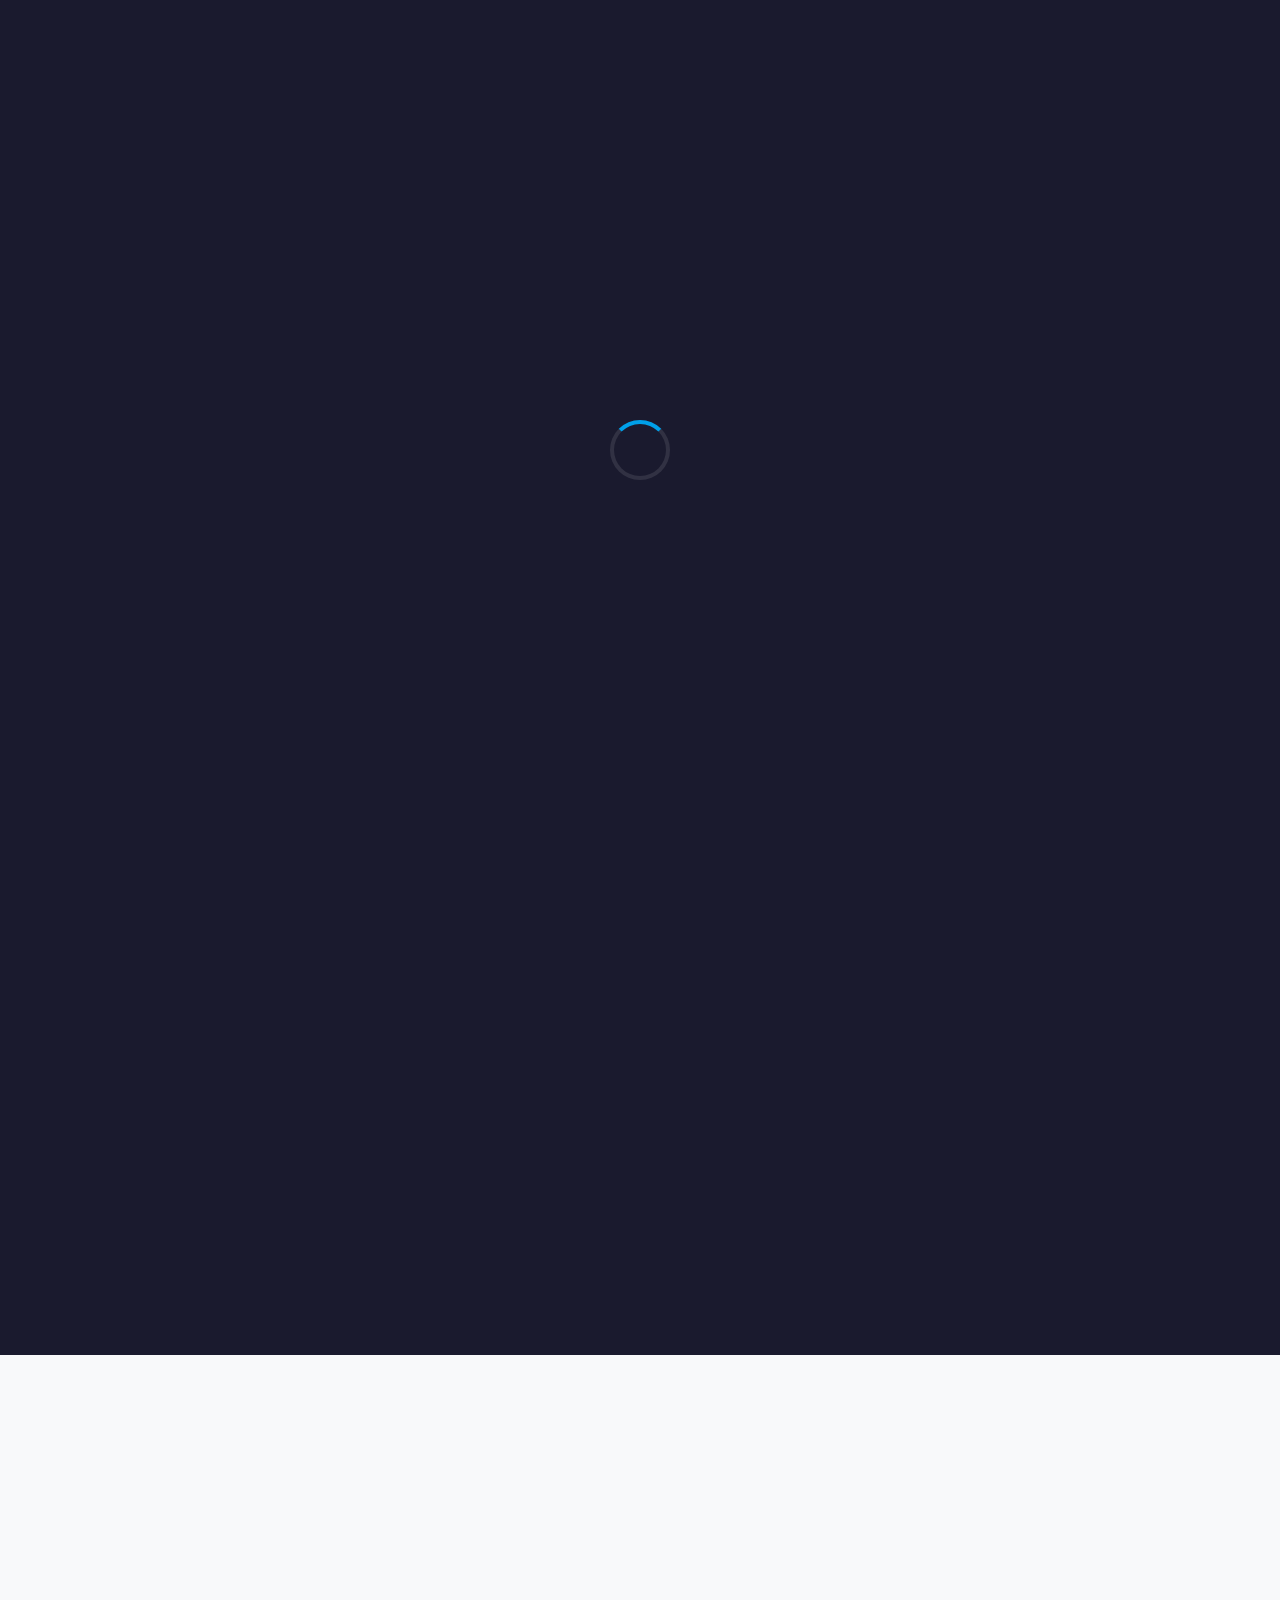
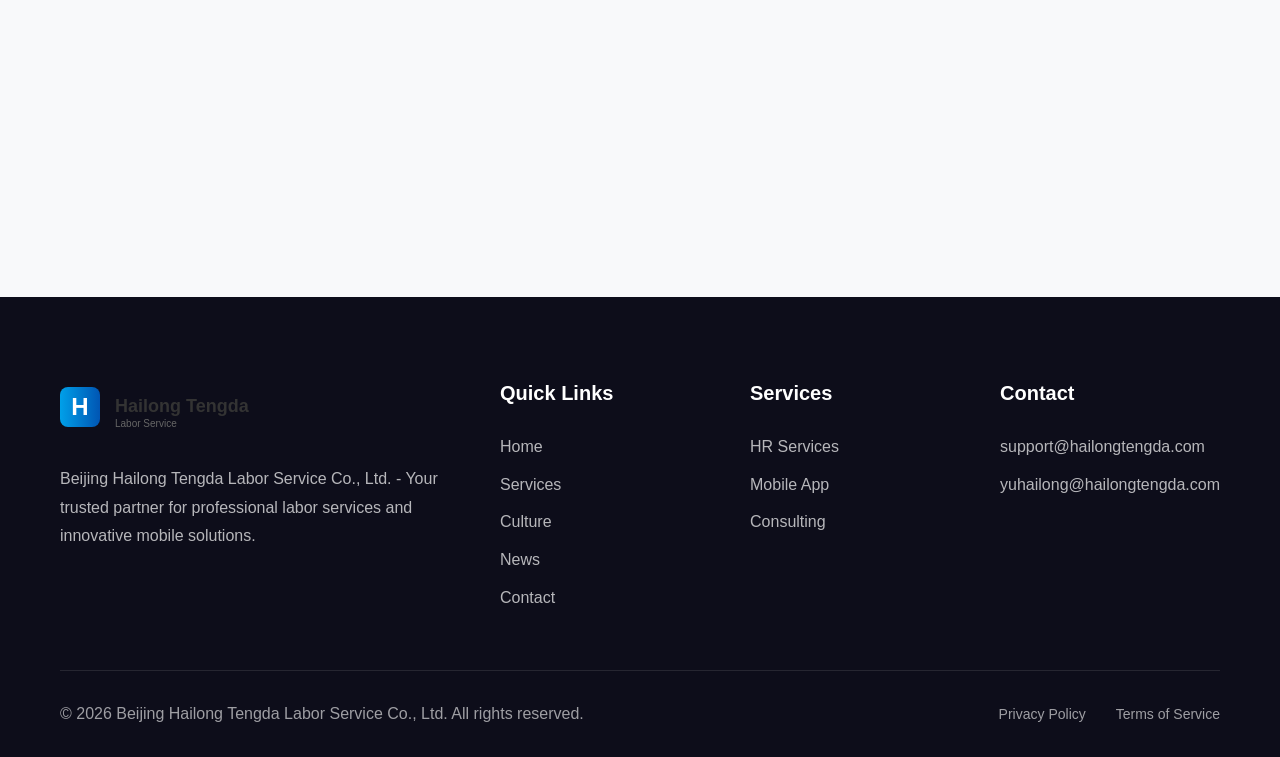
==== contact.html @ 3f0c46b2 "1" ====
﻿<!DOCTYPE html>
<html lang="en">
<head>
    <meta charset="UTF-8">
    <meta name="viewport" content="width=device-width, initial-scale=1.0">
    <meta name="description" content="Contact Beijing Hailong Tengda Labor Service Co., Ltd. - Get in touch with us for inquiries, support, and partnership opportunities.">
    <meta name="robots" content="index, follow">
    <meta property="og:title" content="Contact Us - Hailong Tengda">
    <meta property="og:type" content="website">
    <meta property="og:url" content="https://hailongtengda.com/contact">
    <link rel="canonical" href="https://hailongtengda.com/contact">
    <link rel="icon" type="image/svg+xml" href="images/favicon.svg">
    <title>Contact Us - Hailong Tengda Labor Service Co., Ltd.</title>
    <link rel="stylesheet" href="css/styles.css">
</head>
<body>
    <div class="loader"><div class="spinner"></div></div>
    <nav class="navbar" role="navigation" aria-label="Main navigation">
        <div class="nav-container">
            <a href="index.html" class="nav-logo"><img src="images/logo.svg" alt="Hailong Tengda Logo"></a>
            <ul class="nav-menu">
                <li><a href="index.html" class="nav-link">Home</a></li>
                <li><a href="services.html" class="nav-link">Services</a></li>
                <li><a href="culture.html" class="nav-link">Culture</a></li>
                <li><a href="news.html" class="nav-link">News</a></li>
                <li><a href="contact.html" class="nav-link active">Contact</a></li>
            </ul>
            <div class="mobile-menu-btn" aria-label="Toggle menu"><span></span><span></span><span></span></div>
        </div>
    </nav>
    <section class="hero" style="min-height: 60vh;">
        <div class="hero-background"></div>
        <div class="hero-particles"></div>
        <div class="hero-content">
            <h1 class="hero-title">Contact Us</h1>
            <p class="hero-subtitle">We Are Here to Help</p>
            <p class="hero-description">Get in touch with us for inquiries, support, or partnership opportunities.</p>
        </div>
    </section>
    <section class="contact-section">
        <div class="container">
            <div class="contact-grid">
                <div class="contact-info animate-on-scroll">
                    <h3>Get in Touch</h3>
                    <div class="contact-item">
                        <div class="contact-icon"><svg viewBox="0 0 24 24" fill="none" stroke="currentColor" stroke-width="2"><path d="M21 10c0 7-9 13-9 13s-9-6-9-13a9 9 0 0 1 18 0z"/><circle cx="12" cy="10" r="3"/></svg></div>
                        <div class="contact-details">
                            <h4>Office Address</h4>
                            <p>Room 208, 2nd Floor, Building 1, Courtyard 1, 400 meters south of the gas station in Dashiling Village, Mujia Yu Town, Miyun District, Beijing, China</p>
                        </div>
                    </div>
                    <div class="contact-item">
                        <div class="contact-icon"><svg viewBox="0 0 24 24" fill="none" stroke="currentColor" stroke-width="2"><path d="M4 4h16c1.1 0 2 .9 2 2v12c0 1.1-.9 2-2 2H4c-1.1 0-2-.9-2-2V6c0-1.1.9-2 2-2z"/><polyline points="22,6 12,13 2,6"/></svg></div>
                        <div class="contact-details">
                            <h4>Email Addresses</h4>
                            <p>Business Support: <a href="mailto:support@hailongtengda.com" style="color: var(--primary-color);">support@hailongtengda.com</a></p>
                            <p>Corporate Clients: <a href="mailto:yuhailong@hailongtengda.com" style="color: var(--primary-color);">yuhailong@hailongtengda.com</a></p>
                        </div>
                    </div>
                    <div class="contact-item">
                        <div class="contact-icon"><svg viewBox="0 0 24 24" fill="none" stroke="currentColor" stroke-width="2"><circle cx="12" cy="12" r="10"/><line x1="2" y1="12" x2="22" y2="12"/><path d="M12 2a15.3 15.3 0 0 1 4 10 15.3 15.3 0 0 1-4 10 15.3 15.3 0 0 1-4-10 15.3 15.3 0 0 1 4-10z"/></svg></div>
                        <div class="contact-details">
                            <h4>Website</h4>
                            <p><a href="https://hailongtengda.com" style="color: var(--primary-color);">hailongtengda.com</a></p>
                        </div>
                    </div>
                </div>
                <form class="contact-form animate-on-scroll" onsubmit="event.preventDefault(); alert('Thank you for your message! We will respond within 24-48 hours.'); this.reset();">
                    <h3 style="margin-bottom: 30px; color: var(--text-dark);">Send Us a Message</h3>
                    <div class="form-group">
                        <label for="name">Full Name</label>
                        <input type="text" id="name" name="name" placeholder="Your full name" required style="color: var(--text-dark);">
                    </div>
                    <div class="form-group">
                        <label for="email">Email Address</label>
                        <input type="email" id="email" name="email" placeholder="your.email@example.com" required style="color: var(--text-dark);">
                    </div>
                    <div class="form-group">
                        <label for="phone">Phone Number (Optional)</label>
                        <input type="tel" id="phone" name="phone" placeholder="+1 (555) 000-0000" style="color: var(--text-dark);">
                    </div>
                    <div class="form-group">
                        <label for="subject">Subject</label>
                        <input type="text" id="subject" name="subject" placeholder="How can we help you?" required style="color: var(--text-dark);">
                    </div>
                    <div class="form-group">
                        <label for="message">Message</label>
                        <textarea id="message" name="message" placeholder="Please describe your inquiry in detail..." required style="color: var(--text-dark);"></textarea>
                    </div>
                    <button type="submit" class="btn btn-primary" style="width: 100%; background: var(--gradient-primary);">Send Message</button>
                </form>
            </div>
        </div>
    </section>
    <section class="section section-light">
        <div class="container text-center">
            <div class="section-title animate-on-scroll">
                <h2>Business Hours</h2>
                <p>Our team is available during the following hours.</p>
            </div>
            <div class="services-grid" style="max-width: 800px; margin: 0 auto;">
                <div class="service-card animate-on-scroll">
                    <h3>Monday - Friday</h3>
                    <p>9:00 AM - 6:00 PM (Beijing Time)</p>
                </div>
                <div class="service-card animate-on-scroll">
                    <h3>Saturday - Sunday</h3>
                    <p>Closed (Email support available)</p>
                </div>
            </div>
        </div>
    </section>
    <footer class="footer">
        <div class="container">
            <div class="footer-grid">
                <div class="footer-brand">
                    <img src="images/logo.svg" alt="Hailong Tengda">
                    <p>Beijing Hailong Tengda Labor Service Co., Ltd. - Your trusted partner for professional labor services and innovative mobile solutions.</p>
                </div>
                <div class="footer-column"><h4>Quick Links</h4><div class="footer-links"><a href="index.html">Home</a><a href="services.html">Services</a><a href="culture.html">Culture</a><a href="news.html">News</a><a href="contact.html">Contact</a></div></div>
                <div class="footer-column"><h4>Services</h4><div class="footer-links"><a href="services.html#hr">HR Services</a><a href="services.html#mobile-app">Mobile App</a><a href="services.html#consulting">Consulting</a></div></div>
                <div class="footer-column"><h4>Contact</h4><div class="footer-links"><a href="mailto:support@hailongtengda.com">support@hailongtengda.com</a><a href="mailto:yuhailong@hailongtengda.com">yuhailong@hailongtengda.com</a></div></div>
            </div>
            <div class="footer-bottom">
                <p>&copy; 2026 Beijing Hailong Tengda Labor Service Co., Ltd. All rights reserved.</p>
                <div class="footer-legal"><a href="privacy-policy.html">Privacy Policy</a><a href="terms-of-service.html">Terms of Service</a></div>
            </div>
        </div>
    </footer>
    <script src="js/main.js"></script>
</body>
</html>
---- css/styles.css ----
﻿/* Global Styles - Hailong Tengda Website */
:root {
    --primary-color: #00a0e9;
    --primary-dark: #0055b3;
    --secondary-color: #ff6b35;
    --text-dark: #1a1a2e;
    --text-light: #666;
    --text-white: #fff;
    --bg-light: #f8f9fa;
    --bg-dark: #1a1a2e;
    --gradient-primary: linear-gradient(135deg, var(--primary-color), var(--primary-dark));
    --gradient-secondary: linear-gradient(135deg, var(--secondary-color), #ff8c5a);
    --shadow-sm: 0 2px 10px rgba(0,0,0,0.1);
    --shadow-md: 0 5px 25px rgba(0,0,0,0.15);
    --shadow-lg: 0 10px 50px rgba(0,0,0,0.2);
    --transition-fast: all 0.3s ease;
    --transition-smooth: all 0.5s cubic-bezier(0.4, 0, 0.2, 1);
}

* {
    margin: 0;
    padding: 0;
    box-sizing: border-box;
}

html {
    scroll-behavior: smooth;
}

body {
    font-family: "Segoe UI", Tahoma, Geneva, Verdana, sans-serif;
    line-height: 1.6;
    color: var(--text-dark);
    overflow-x: hidden;
}

a {
    text-decoration: none;
    color: inherit;
    transition: var(--transition-fast);
}

ul {
    list-style: none;
}

img {
    max-width: 100%;
    height: auto;
}

.container {
    max-width: 1200px;
    margin: 0 auto;
    padding: 0 20px;
}

/* Navigation */
.navbar {
    position: fixed;
    top: 0;
    left: 0;
    width: 100%;
    z-index: 1000;
    background: rgba(255,255,255,0.95);
    backdrop-filter: blur(10px);
    box-shadow: var(--shadow-sm);
    transition: var(--transition-smooth);
}

.navbar.scrolled {
    background: rgba(255,255,255,0.98);
    box-shadow: var(--shadow-md);
}

.nav-container {
    display: flex;
    justify-content: space-between;
    align-items: center;
    padding: 15px 50px;
    max-width: 1400px;
    margin: 0 auto;
}

.nav-logo img {
    height: 50px;
    transition: var(--transition-fast);
}

.nav-logo img:hover {
    transform: scale(1.05);
}

.nav-menu {
    display: flex;
    gap: 40px;
    align-items: center;
}

.nav-link {
    font-size: 16px;
    font-weight: 500;
    color: var(--text-dark);
    position: relative;
    padding: 10px 0;
}

.nav-link::after {
    content: "";
    position: absolute;
    bottom: 0;
    left: 0;
    width: 0;
    height: 2px;
    background: var(--gradient-primary);
    transition: var(--transition-fast);
}

.nav-link:hover::after,
.nav-link.active::after {
    width: 100%;
}

.nav-link:hover,
.nav-link.active {
    color: var(--primary-color);
}

.mobile-menu-btn {
    display: none;
    flex-direction: column;
    gap: 5px;
    cursor: pointer;
    padding: 10px;
}

.mobile-menu-btn span {
    width: 25px;
    height: 3px;
    background: var(--text-dark);
    transition: var(--transition-fast);
    border-radius: 2px;
}


/* Hero Section */
.hero {
    position: relative;
    min-height: 100vh;
    display: flex;
    align-items: center;
    justify-content: center;
    background: var(--bg-dark);
    overflow: hidden;
}

.hero-background {
    position: absolute;
    top: 0;
    left: 0;
    width: 100%;
    height: 100%;
    background: linear-gradient(135deg, rgba(0,160,233,0.1) 0%, rgba(26,26,46,0.95) 50%, rgba(0,85,179,0.2) 100%);
}

.hero-particles {
    position: absolute;
    top: 0;
    left: 0;
    width: 100%;
    height: 100%;
    overflow: hidden;
}

.particle {
    position: absolute;
    width: 4px;
    height: 4px;
    background: var(--primary-color);
    border-radius: 50%;
    animation: float 15s infinite ease-in-out;
    opacity: 0.6;
}

@keyframes float {
    0%, 100% {
        transform: translateY(0) translateX(0);
        opacity: 0;
    }
    10% {
        opacity: 0.6;
    }
    90% {
        opacity: 0.6;
    }
    50% {
        transform: translateY(-100vh) translateX(100px);
    }
}

.hero-content {
    position: relative;
    z-index: 2;
    text-align: center;
    color: var(--text-white);
    padding: 0 20px;
}

.hero-title {
    font-size: 72px;
    font-weight: 700;
    margin-bottom: 20px;
    opacity: 0;
    animation: slideUp 1s ease forwards 0.3s;
}

.hero-subtitle {
    font-size: 24px;
    margin-bottom: 40px;
    opacity: 0;
    animation: slideUp 1s ease forwards 0.6s;
}

.hero-description {
    font-size: 18px;
    max-width: 700px;
    margin: 0 auto 40px;
    opacity: 0;
    animation: slideUp 1s ease forwards 0.9s;
    color: rgba(255,255,255,0.8);
}

@keyframes slideUp {
    from {
        opacity: 0;
        transform: translateY(50px);
    }
    to {
        opacity: 1;
        transform: translateY(0);
    }
}

.hero-buttons {
    display: flex;
    gap: 20px;
    justify-content: center;
    flex-wrap: wrap;
    opacity: 0;
    animation: slideUp 1s ease forwards 1.2s;
}

.btn {
    padding: 15px 40px;
    border-radius: 50px;
    font-size: 16px;
    font-weight: 600;
    cursor: pointer;
    transition: var(--transition-smooth);
    border: 2px solid transparent;
    position: relative;
    overflow: hidden;
}

.btn::before {
    content: "";
    position: absolute;
    top: 0;
    left: -100%;
    width: 100%;
    height: 100%;
    background: linear-gradient(90deg, transparent, rgba(255,255,255,0.2), transparent);
    transition: left 0.5s;
}

.btn:hover::before {
    left: 100%;
}

.btn-primary {
    background: var(--gradient-primary);
    color: var(--text-white);
    border-color: var(--primary-color);
}

.btn-primary:hover {
    transform: translateY(-3px);
    box-shadow: 0 10px 30px rgba(0,160,233,0.4);
}

.btn-secondary {
    background: transparent;
    color: var(--text-white);
    border-color: var(--text-white);
}

.btn-secondary:hover {
    background: var(--text-white);
    color: var(--text-dark);
    transform: translateY(-3px);
}

/* Sections */
.section {
    padding: 100px 0;
}

.section-dark {
    background: var(--bg-dark);
    color: var(--text-white);
}

.section-light {
    background: var(--bg-light);
}

.section-title {
    text-align: center;
    margin-bottom: 60px;
}

.section-title h2 {
    font-size: 48px;
    font-weight: 700;
    margin-bottom: 15px;
    color: var(--text-dark);
}

.section-title p {
    font-size: 18px;
    color: var(--text-light);
    max-width: 600px;
    margin: 0 auto;
}

.section-dark .section-title h2 {
    color: var(--text-white);
}

.section-dark .section-title p {
    color: rgba(255,255,255,0.7);
}

/* Services Grid */
.services-grid {
    display: grid;
    grid-template-columns: repeat(auto-fit, minmax(300px, 1fr));
    gap: 30px;
    max-width: 1200px;
    margin: 0 auto;
}

.service-card {
    background: white;
    border-radius: 20px;
    padding: 40px 30px;
    text-align: center;
    transition: var(--transition-smooth);
    box-shadow: var(--shadow-sm);
    position: relative;
    overflow: hidden;
}

.service-card::before {
    content: "";
    position: absolute;
    top: 0;
    left: 0;
    width: 100%;
    height: 4px;
    background: var(--gradient-primary);
    transform: scaleX(0);
    transition: var(--transition-fast);
}

.service-card:hover::before {
    transform: scaleX(1);
}

.service-card:hover {
    transform: translateY(-10px);
    box-shadow: var(--shadow-lg);
}

.service-icon {
    width: 80px;
    height: 80px;
    margin: 0 auto 25px;
    background: var(--gradient-primary);
    border-radius: 20px;
    display: flex;
    align-items: center;
    justify-content: center;
    transition: var(--transition-smooth);
}

.service-card:hover .service-icon {
    transform: rotateY(180deg);
}

.service-icon svg {
    width: 40px;
    height: 40px;
    color: white;
}

.service-card h3 {
    font-size: 24px;
    margin-bottom: 15px;
    color: var(--text-dark);
}

.service-card p {
    color: var(--text-light);
    line-height: 1.8;
}

/* App Showcase */
.app-showcase {
    display: grid;
    grid-template-columns: 1fr 1fr;
    gap: 60px;
    align-items: center;
    max-width: 1200px;
    margin: 0 auto;
}

.app-content h3 {
    font-size: 36px;
    margin-bottom: 20px;
}

.app-content p {
    font-size: 18px;
    color: var(--text-light);
    margin-bottom: 30px;
    line-height: 1.8;
}

.app-features {
    display: grid;
    grid-template-columns: 1fr 1fr;
    gap: 20px;
}

.app-feature {
    display: flex;
    align-items: center;
    gap: 10px;
    padding: 15px;
    background: var(--bg-light);
    border-radius: 10px;
    transition: var(--transition-fast);
}

.app-feature:hover {
    background: var(--primary-color);
    color: white;
    transform: translateX(10px);
}

.app-visual {
    position: relative;
}

.app-phone {
    width: 300px;
    height: 600px;
    background: linear-gradient(135deg, var(--primary-color), var(--primary-dark));
    border-radius: 40px;
    margin: 0 auto;
    position: relative;
    box-shadow: var(--shadow-lg);
    animation: phoneFloat 3s ease-in-out infinite;
}

@keyframes phoneFloat {
    0%, 100% {
        transform: translateY(0);
    }
    50% {
        transform: translateY(-20px);
    }
}

.app-phone::before {
    content: "";
    position: absolute;
    top: 20px;
    left: 50%;
    transform: translateX(-50%);
    width: 100px;
    height: 25px;
    background: rgba(0,0,0,0.3);
    border-radius: 20px;
}

.app-phone-screen {
    position: absolute;
    top: 60px;
    left: 15px;
    right: 15px;
    bottom: 60px;
    background: white;
    border-radius: 20px;
    overflow: hidden;
}


/* Stats Section */
.stats-section {
    background: var(--gradient-primary);
    padding: 80px 0;
}

.stats-grid {
    display: grid;
    grid-template-columns: repeat(4, 1fr);
    gap: 40px;
    max-width: 1200px;
    margin: 0 auto;
}

.stat-item {
    text-align: center;
    color: white;
}

.stat-number {
    font-size: 64px;
    font-weight: 700;
    margin-bottom: 10px;
    animation: countUp 2s ease-out;
}

@keyframes countUp {
    from {
        opacity: 0;
        transform: translateY(20px);
    }
    to {
        opacity: 1;
        transform: translateY(0);
    }
}

.stat-label {
    font-size: 18px;
    opacity: 0.9;
}

/* Culture Section */
.culture-grid {
    display: grid;
    grid-template-columns: repeat(3, 1fr);
    gap: 30px;
    max-width: 1200px;
    margin: 0 auto;
}

.culture-card {
    background: rgba(255,255,255,0.1);
    backdrop-filter: blur(10px);
    border: 1px solid rgba(255,255,255,0.2);
    border-radius: 20px;
    padding: 40px 30px;
    text-align: center;
    transition: var(--transition-smooth);
}

.culture-card:hover {
    transform: translateY(-10px);
    background: rgba(255,255,255,0.15);
    border-color: var(--primary-color);
}

.culture-icon {
    width: 100px;
    height: 100px;
    margin: 0 auto 25px;
    background: var(--gradient-primary);
    border-radius: 50%;
    display: flex;
    align-items: center;
    justify-content: center;
    transition: var(--transition-smooth);
}

.culture-card:hover .culture-icon {
    transform: scale(1.1) rotate(10deg);
}

.culture-icon svg {
    width: 50px;
    height: 50px;
    color: white;
}

.culture-card h3 {
    font-size: 28px;
    margin-bottom: 15px;
}

.culture-card p {
    color: rgba(255,255,255,0.8);
    line-height: 1.8;
}

/* News Grid */
.news-grid {
    display: grid;
    grid-template-columns: repeat(3, 1fr);
    gap: 30px;
    max-width: 1200px;
    margin: 0 auto;
}

.news-card {
    background: white;
    border-radius: 20px;
    overflow: hidden;
    box-shadow: var(--shadow-sm);
    transition: var(--transition-smooth);
}

.news-card:hover {
    transform: translateY(-10px);
    box-shadow: var(--shadow-lg);
}

.news-image {
    width: 100%;
    height: 200px;
    background: var(--gradient-primary);
    position: relative;
    overflow: hidden;
}

.news-image::before {
    content: "";
    position: absolute;
    top: 0;
    left: 0;
    width: 100%;
    height: 100%;
    background: url('data:image/svg+xml,<svg xmlns="http://www.w3.org/2000/svg" viewBox="0 0 400 200"><rect fill="%2300a0e9" width="400" height="200"/><text x="200" y="100" text-anchor="middle" fill="white" font-size="24">News</text></svg>');
    background-size: cover;
    transition: var(--transition-smooth);
}

.news-card:hover .news-image::before {
    transform: scale(1.1);
}

.news-content {
    padding: 30px;
}

.news-date {
    font-size: 14px;
    color: var(--primary-color);
    margin-bottom: 10px;
}

.news-title {
    font-size: 20px;
    margin-bottom: 15px;
    color: var(--text-dark);
    transition: var(--transition-fast);
}

.news-card:hover .news-title {
    color: var(--primary-color);
}

.news-excerpt {
    color: var(--text-light);
    line-height: 1.6;
    margin-bottom: 20px;
}

.read-more {
    color: var(--primary-color);
    font-weight: 600;
    display: inline-flex;
    align-items: center;
    gap: 8px;
}

.read-more:hover {
    gap: 12px;
}

/* Contact Section */
.contact-section {
    background: var(--bg-dark);
    color: var(--text-white);
}

.contact-grid {
    display: grid;
    grid-template-columns: 1fr 1fr;
    gap: 60px;
    max-width: 1200px;
    margin: 0 auto;
}

.contact-info h3 {
    font-size: 36px;
    margin-bottom: 30px;
}

.contact-item {
    display: flex;
    align-items: flex-start;
    gap: 20px;
    margin-bottom: 30px;
}

.contact-icon {
    width: 60px;
    height: 60px;
    background: var(--gradient-primary);
    border-radius: 15px;
    display: flex;
    align-items: center;
    justify-content: center;
    flex-shrink: 0;
}

.contact-icon svg {
    width: 30px;
    height: 30px;
    color: white;
}

.contact-details h4 {
    font-size: 20px;
    margin-bottom: 8px;
}

.contact-details p {
    color: rgba(255,255,255,0.8);
    line-height: 1.6;
}

.contact-form {
    background: rgba(255,255,255,0.05);
    backdrop-filter: blur(10px);
    border: 1px solid rgba(255,255,255,0.1);
    border-radius: 20px;
    padding: 40px;
}

.form-group {
    margin-bottom: 25px;
}

.form-group label {
    display: block;
    margin-bottom: 8px;
    font-weight: 500;
}

.form-group input,
.form-group textarea {
    width: 100%;
    padding: 15px;
    border: 1px solid rgba(255,255,255,0.2);
    border-radius: 10px;
    background: rgba(255,255,255,0.1);
    color: white;
    font-size: 16px;
    transition: var(--transition-fast);
}

.form-group input:focus,
.form-group textarea:focus {
    outline: none;
    border-color: var(--primary-color);
    background: rgba(255,255,255,0.15);
}

.form-group textarea {
    resize: vertical;
    min-height: 120px;
}


/* Footer */
.footer {
    background: #0d0d1a;
    color: var(--text-white);
    padding: 80px 0 30px;
}

.footer-grid {
    display: grid;
    grid-template-columns: 2fr 1fr 1fr 1fr;
    gap: 60px;
    max-width: 1200px;
    margin: 0 auto 60px;
}

.footer-brand img {
    height: 60px;
    margin-bottom: 20px;
}

.footer-brand p {
    color: rgba(255,255,255,0.7);
    line-height: 1.8;
    margin-bottom: 20px;
}

.footer-social {
    display: flex;
    gap: 15px;
}

.social-link {
    width: 45px;
    height: 45px;
    background: rgba(255,255,255,0.1);
    border-radius: 50%;
    display: flex;
    align-items: center;
    justify-content: center;
    transition: var(--transition-fast);
}

.social-link:hover {
    background: var(--primary-color);
    transform: translateY(-3px);
}

.social-link svg {
    width: 20px;
    height: 20px;
    color: white;
}

.footer-column h4 {
    font-size: 20px;
    margin-bottom: 25px;
    color: var(--text-white);
}

.footer-links {
    display: flex;
    flex-direction: column;
    gap: 12px;
}

.footer-links a {
    color: rgba(255,255,255,0.7);
    transition: var(--transition-fast);
}

.footer-links a:hover {
    color: var(--primary-color);
    padding-left: 5px;
}

.footer-bottom {
    border-top: 1px solid rgba(255,255,255,0.1);
    padding-top: 30px;
    max-width: 1200px;
    margin: 0 auto;
    display: flex;
    justify-content: space-between;
    align-items: center;
    flex-wrap: wrap;
    gap: 20px;
}

.footer-bottom p {
    color: rgba(255,255,255,0.6);
}

.footer-legal {
    display: flex;
    gap: 30px;
}

.footer-legal a {
    color: rgba(255,255,255,0.6);
    font-size: 14px;
}

.footer-legal a:hover {
    color: var(--primary-color);
}

/* Animations */
.animate-on-scroll {
    opacity: 0;
    transform: translateY(50px);
    transition: all 0.8s ease;
}

.animate-on-scroll.animated {
    opacity: 1;
    transform: translateY(0);
}

.fade-in {
    animation: fadeIn 1s ease forwards;
}

@keyframes fadeIn {
    from {
        opacity: 0;
    }
    to {
        opacity: 1;
    }
}

.slide-in-left {
    animation: slideInLeft 1s ease forwards;
}

@keyframes slideInLeft {
    from {
        opacity: 0;
        transform: translateX(-50px);
    }
    to {
        opacity: 1;
        transform: translateX(0);
    }
}

.slide-in-right {
    animation: slideInRight 1s ease forwards;
}

@keyframes slideInRight {
    from {
        opacity: 0;
        transform: translateX(50px);
    }
    to {
        opacity: 1;
        transform: translateX(0);
    }
}

/* Scrollbar */
::-webkit-scrollbar {
    width: 10px;
}

::-webkit-scrollbar-track {
    background: var(--bg-dark);
}

::-webkit-scrollbar-thumb {
    background: var(--primary-color);
    border-radius: 5px;
}

::-webkit-scrollbar-thumb:hover {
    background: var(--primary-dark);
}

/* Loading Animation */
.loader {
    position: fixed;
    top: 0;
    left: 0;
    width: 100%;
    height: 100%;
    background: var(--bg-dark);
    display: flex;
    justify-content: center;
    align-items: center;
    z-index: 9999;
    transition: opacity 0.5s ease;
}

.loader.hidden {
    opacity: 0;
    pointer-events: none;
}

.spinner {
    width: 60px;
    height: 60px;
    border: 4px solid rgba(255,255,255,0.1);
    border-top-color: var(--primary-color);
    border-radius: 50%;
    animation: spin 1s linear infinite;
}

@keyframes spin {
    to {
        transform: rotate(360deg);
    }
}

/* Modal */
.modal {
    position: fixed;
    top: 0;
    left: 0;
    width: 100%;
    height: 100%;
    background: rgba(0,0,0,0.8);
    display: flex;
    justify-content: center;
    align-items: center;
    z-index: 9999;
    opacity: 0;
    visibility: hidden;
    transition: var(--transition-fast);
}

.modal.active {
    opacity: 1;
    visibility: visible;
}

.modal-content {
    background: white;
    border-radius: 20px;
    padding: 40px;
    max-width: 600px;
    width: 90%;
    position: relative;
    transform: scale(0.8);
    transition: var(--transition-fast);
}

.modal.active .modal-content {
    transform: scale(1);
}

.modal-close {
    position: absolute;
    top: 20px;
    right: 20px;
    width: 40px;
    height: 40px;
    border: none;
    background: var(--bg-light);
    border-radius: 50%;
    cursor: pointer;
    transition: var(--transition-fast);
    display: flex;
    align-items: center;
    justify-content: center;
}

.modal-close:hover {
    background: var(--primary-color);
    color: white;
}

/* Ad Types Section */
.ad-types-grid {
    display: grid;
    grid-template-columns: repeat(2, 1fr);
    gap: 30px;
    margin-top: 40px;
}

.ad-type-card {
    background: white;
    border-radius: 15px;
    padding: 30px;
    box-shadow: var(--shadow-sm);
    transition: var(--transition-smooth);
}

.ad-type-card:hover {
    transform: translateY(-5px);
    box-shadow: var(--shadow-md);
}

.ad-type-icon {
    width: 60px;
    height: 60px;
    background: var(--gradient-primary);
    border-radius: 15px;
    display: flex;
    align-items: center;
    justify-content: center;
    margin-bottom: 20px;
}

.ad-type-icon svg {
    width: 30px;
    height: 30px;
    color: white;
}

.ad-type-card h4 {
    font-size: 22px;
    margin-bottom: 10px;
    color: var(--text-dark);
}

.ad-type-card p {
    color: var(--text-light);
    line-height: 1.6;
}

/* Responsive Design */
@media (max-width: 1024px) {
    .hero-title {
        font-size: 56px;
    }
    
    .section-title h2 {
        font-size: 40px;
    }
    
    .stats-grid {
        grid-template-columns: repeat(2, 1fr);
    }
    
    .culture-grid,
    .news-grid {
        grid-template-columns: repeat(2, 1fr);
    }
    
    .app-showcase {
        grid-template-columns: 1fr;
    }
    
    .contact-grid {
        grid-template-columns: 1fr;
    }
    
    .footer-grid {
        grid-template-columns: 1fr 1fr;
    }
}

@media (max-width: 768px) {
    .mobile-menu-btn {
        display: flex;
    }
    
    .nav-menu {
        position: fixed;
        top: 80px;
        left: 0;
        width: 100%;
        background: white;
        flex-direction: column;
        padding: 30px;
        gap: 20px;
        transform: translateY(-100%);
        opacity: 0;
        visibility: hidden;
        transition: var(--transition-smooth);
    }
    
    .nav-menu.active {
        transform: translateY(0);
        opacity: 1;
        visibility: visible;
    }
    
    .hero-title {
        font-size: 40px;
    }
    
    .hero-subtitle {
        font-size: 20px;
    }
    
    .section-title h2 {
        font-size: 32px;
    }
    
    .services-grid,
    .culture-grid,
    .news-grid {
        grid-template-columns: 1fr;
    }
    
    .stats-grid {
        grid-template-columns: 1fr;
        gap: 30px;
    }
    
    .stat-number {
        font-size: 48px;
    }
    
    .app-features {
        grid-template-columns: 1fr;
    }
    
    .footer-grid {
        grid-template-columns: 1fr;
        gap: 40px;
    }
    
    .footer-bottom {
        flex-direction: column;
        text-align: center;
    }
    
    .ad-types-grid {
        grid-template-columns: 1fr;
    }
}

@media (max-width: 480px) {
    .hero-title {
        font-size: 32px;
    }
    
    .hero-buttons {
        flex-direction: column;
        align-items: center;
    }
    
    .btn {
        width: 100%;
        text-align: center;
    }
    
    .section {
        padding: 60px 0;
    }
    
    .service-card,
    .culture-card,
    .news-card {
        padding: 30px 20px;
    }
}

/* Page Transitions */
.page-transition {
    position: fixed;
    top: 0;
    left: 0;
    width: 100%;
    height: 100%;
    background: var(--bg-dark);
    z-index: 10000;
    transform: translateX(-100%);
}

.page-transition.active {
    animation: pageTransition 0.8s ease forwards;
}

@keyframes pageTransition {
    0% {
        transform: translateX(-100%);
    }
    50% {
        transform: translateX(0);
    }
    100% {
        transform: translateX(100%);
    }
}

/* Utility Classes */
.text-center {
    text-align: center;
}

.text-primary {
    color: var(--primary-color);
}

.mt-4 {
    margin-top: 40px;
}

.mb-4 {
    margin-bottom: 40px;
}

.visually-hidden {
    position: absolute;
    width: 1px;
    height: 1px;
    padding: 0;
    margin: -1px;
    overflow: hidden;
    clip: rect(0, 0, 0, 0);
    border: 0;
}
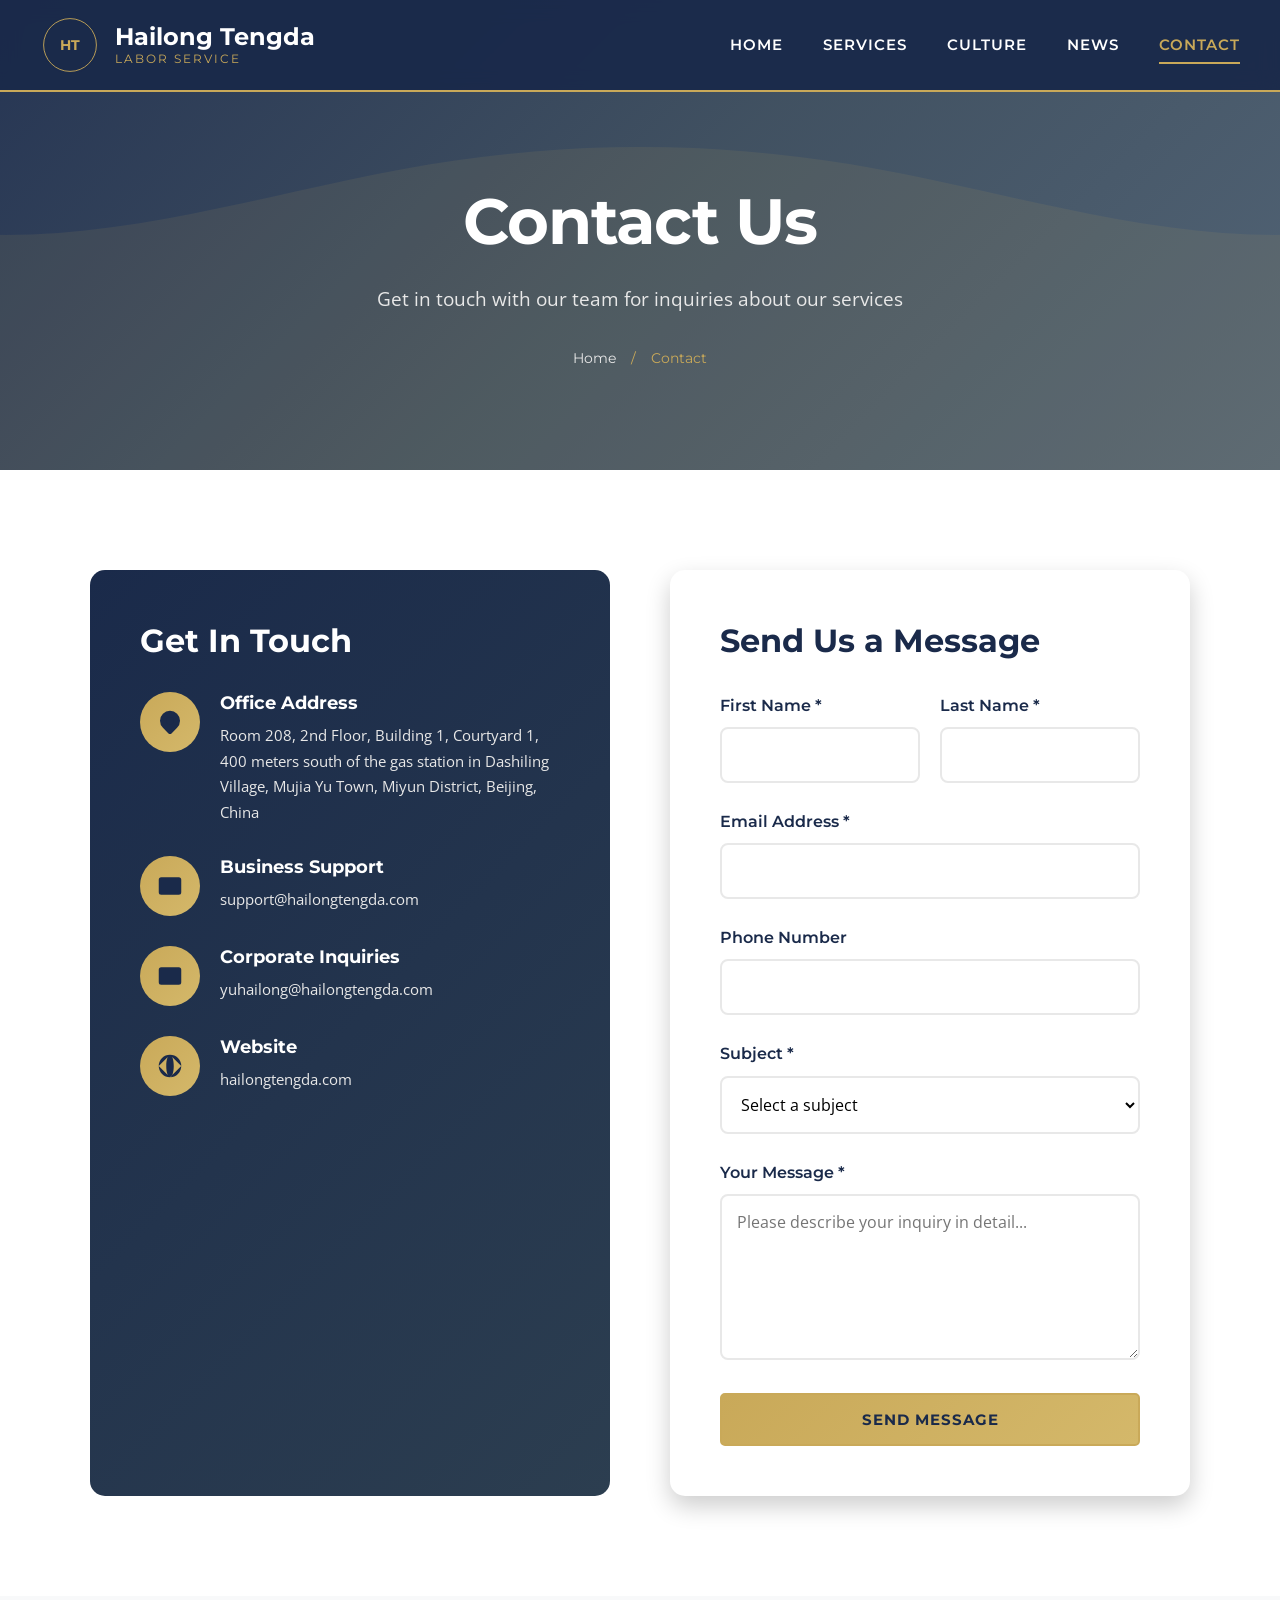
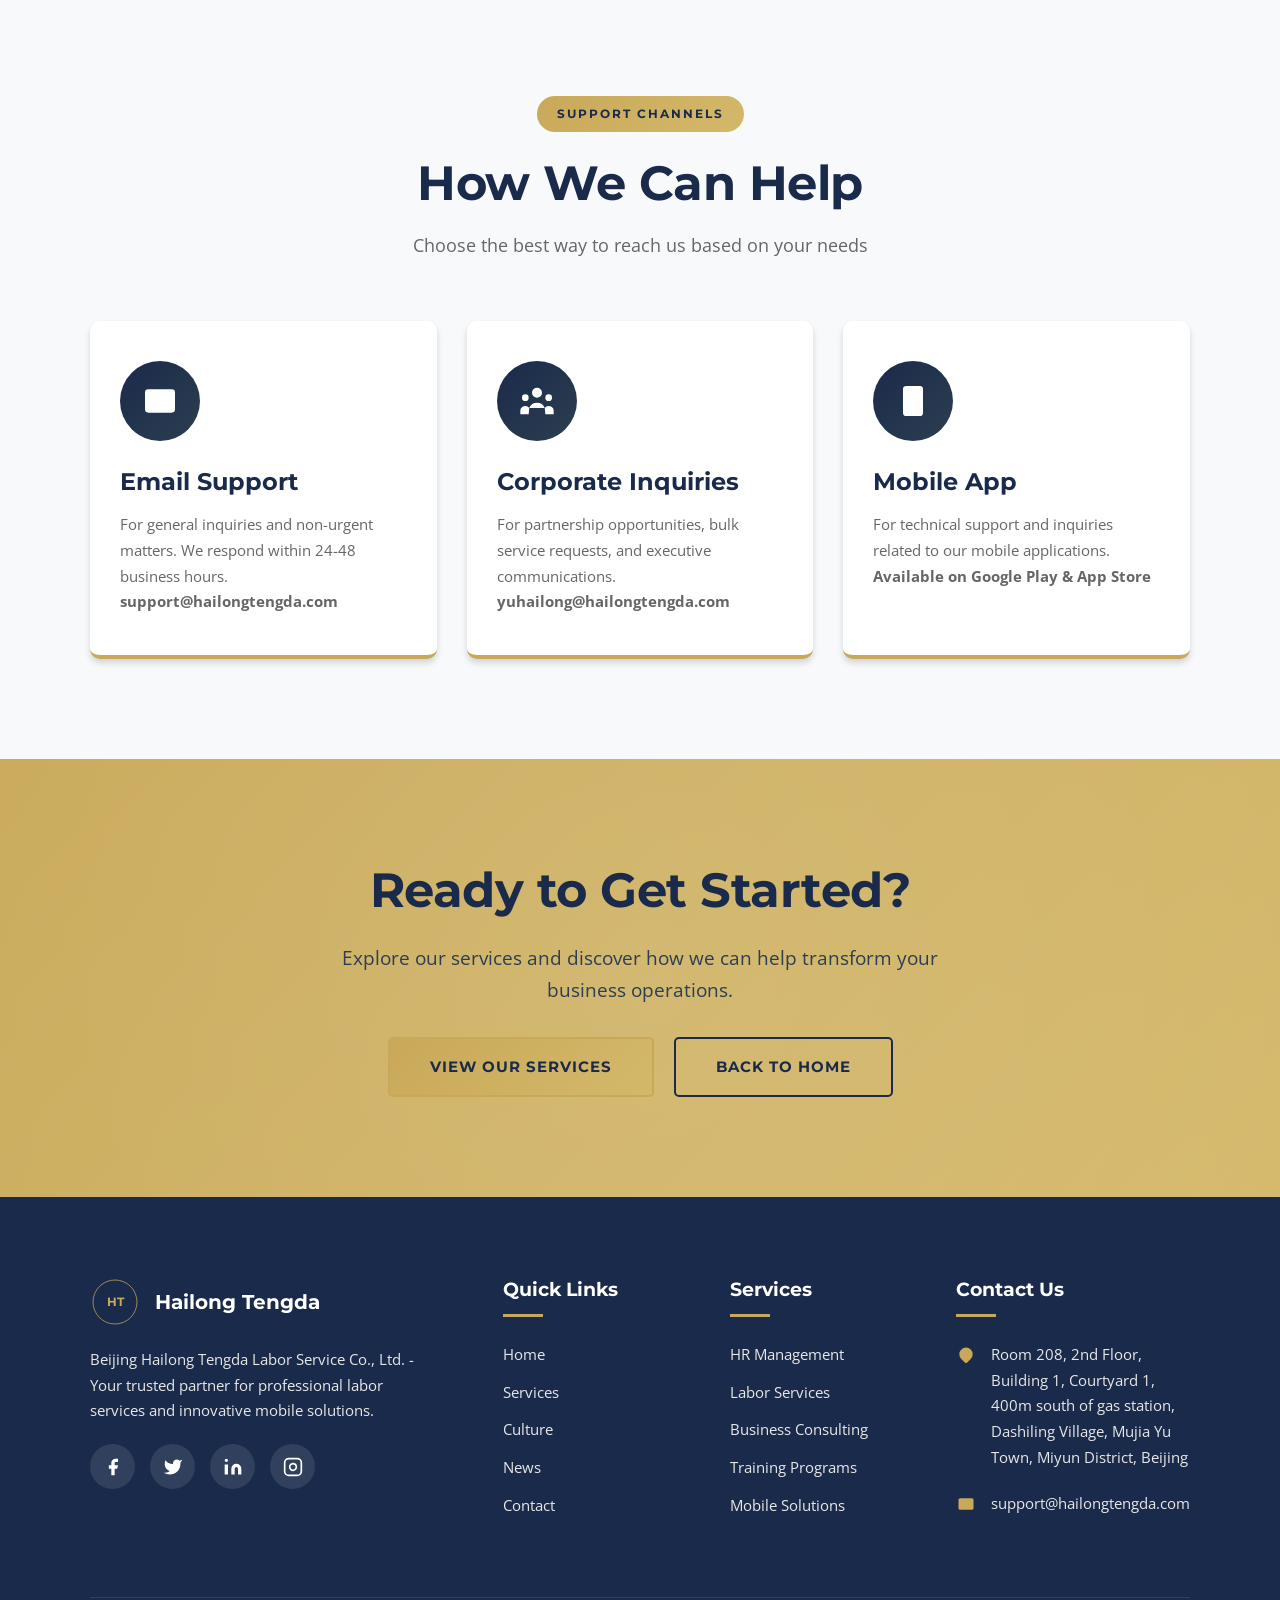
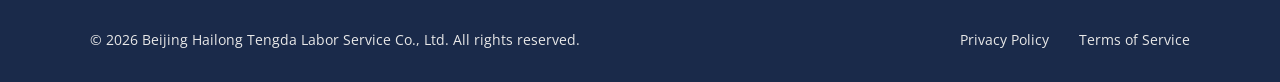
==== commit 198141b9: "1" ====
--- a/contact.html
+++ b/contact.html
@@ -1,125 +1,230 @@
-﻿<!DOCTYPE html>
+<!DOCTYPE html>
 <html lang="en">
 <head>
     <meta charset="UTF-8">
     <meta name="viewport" content="width=device-width, initial-scale=1.0">
-    <meta name="description" content="Contact Beijing Hailong Tengda Labor Service Co., Ltd. - Get in touch with us for inquiries, support, and partnership opportunities.">
+    <meta name="description" content="Contact Beijing Hailong Tengda Labor Service Co., Ltd. for inquiries about our services.">
     <meta name="robots" content="index, follow">
-    <meta property="og:title" content="Contact Us - Hailong Tengda">
+    <meta property="og:title" content="Contact Us | Beijing Hailong Tengda">
     <meta property="og:type" content="website">
-    <meta property="og:url" content="https://hailongtengda.com/contact">
     <link rel="canonical" href="https://hailongtengda.com/contact">
-    <link rel="icon" type="image/svg+xml" href="images/favicon.svg">
-    <title>Contact Us - Hailong Tengda Labor Service Co., Ltd.</title>
-    <link rel="stylesheet" href="css/styles.css">
+    <title>Contact Us | Beijing Hailong Tengda Labor Service Co., Ltd.</title>
+    <link rel="icon" type="image/svg+xml" href="images/logo.svg">
+    <link rel="preconnect" href="https://fonts.googleapis.com">
+    <link rel="preconnect" href="https://fonts.gstatic.com" crossorigin>
+    <link href="https://fonts.googleapis.com/css2?family=Montserrat:wght@400;500;600;700;800&family=Open+Sans:wght@400;500;600;700&display=swap" rel="stylesheet">
+    <link rel="stylesheet" href="css/main.css">
+    <link rel="stylesheet" href="css/animations.css">
+    <link rel="stylesheet" href="css/responsive.css">
 </head>
 <body>
-    <div class="loader"><div class="spinner"></div></div>
-    <nav class="navbar" role="navigation" aria-label="Main navigation">
-        <div class="nav-container">
-            <a href="index.html" class="nav-logo"><img src="images/logo.svg" alt="Hailong Tengda Logo"></a>
-            <ul class="nav-menu">
-                <li><a href="index.html" class="nav-link">Home</a></li>
-                <li><a href="services.html" class="nav-link">Services</a></li>
-                <li><a href="culture.html" class="nav-link">Culture</a></li>
-                <li><a href="news.html" class="nav-link">News</a></li>
-                <li><a href="contact.html" class="nav-link active">Contact</a></li>
-            </ul>
-            <div class="mobile-menu-btn" aria-label="Toggle menu"><span></span><span></span><span></span></div>
-        </div>
-    </nav>
-    <section class="hero" style="min-height: 60vh;">
-        <div class="hero-background"></div>
-        <div class="hero-particles"></div>
-        <div class="hero-content">
-            <h1 class="hero-title">Contact Us</h1>
-            <p class="hero-subtitle">We Are Here to Help</p>
-            <p class="hero-description">Get in touch with us for inquiries, support, or partnership opportunities.</p>
-        </div>
-    </section>
-    <section class="contact-section">
-        <div class="container">
-            <div class="contact-grid">
-                <div class="contact-info animate-on-scroll">
-                    <h3>Get in Touch</h3>
-                    <div class="contact-item">
-                        <div class="contact-icon"><svg viewBox="0 0 24 24" fill="none" stroke="currentColor" stroke-width="2"><path d="M21 10c0 7-9 13-9 13s-9-6-9-13a9 9 0 0 1 18 0z"/><circle cx="12" cy="10" r="3"/></svg></div>
-                        <div class="contact-details">
+    <div class="loader">
+        <div class="loader-content">
+            <div class="loader-spinner"></div>
+            <p>Loading...</p>
+        </div>
+    </div>
+
+    <header class="header">
+        <div class="header-container">
+            <a href="index.html" class="logo">
+                <svg viewBox="0 0 200 200" width="60" height="60">
+                    <circle cx="100" cy="100" r="95" fill="#1a2a4a"/>
+                    <circle cx="100" cy="100" r="88" fill="none" stroke="#c9a959" stroke-width="3"/>
+                    <text x="100" y="115" font-family="Montserrat" font-size="48" font-weight="bold" fill="#c9a959" text-anchor="middle">HT</text>
+                </svg>
+                <div class="logo-text">Hailong Tengda<span>Labor Service</span></div>
+            </a>
+            <nav class="nav">
+                <ul class="nav-menu">
+                    <li><a href="index.html" class="nav-link">Home</a></li>
+                    <li><a href="services.html" class="nav-link">Services</a></li>
+                    <li><a href="culture.html" class="nav-link">Culture</a></li>
+                    <li><a href="news.html" class="nav-link">News</a></li>
+                    <li><a href="contact.html" class="nav-link active">Contact</a></li>
+                </ul>
+                <div class="mobile-menu-toggle"><span></span><span></span><span></span></div>
+            </nav>
+        </div>
+    </header>
+
+    <section class="page-header">
+        <div class="page-header-content">
+            <h1>Contact Us</h1>
+            <p>Get in touch with our team for inquiries about our services</p>
+            <div class="breadcrumb"><a href="index.html">Home</a><span>/</span><span>Contact</span></div>
+        </div>
+    </section>
+
+    <section class="section">
+        <div class="container">
+            <div class="contact-container">
+                <div class="contact-info scroll-animate-left">
+                    <h3>Get In Touch</h3>
+                    <div class="contact-item">
+                        <div class="contact-icon"><svg viewBox="0 0 24 24"><path d="M17.657 16.657L13.414 20.9a1.998 1.998 0 01-2.827 0l-4.244-4.243a8 8 0 1111.314 0z"/><path d="M15 11a3 3 0 11-6 0 3 3 0 016 0z"/></svg></div>
+                        <div>
                             <h4>Office Address</h4>
                             <p>Room 208, 2nd Floor, Building 1, Courtyard 1, 400 meters south of the gas station in Dashiling Village, Mujia Yu Town, Miyun District, Beijing, China</p>
                         </div>
                     </div>
                     <div class="contact-item">
-                        <div class="contact-icon"><svg viewBox="0 0 24 24" fill="none" stroke="currentColor" stroke-width="2"><path d="M4 4h16c1.1 0 2 .9 2 2v12c0 1.1-.9 2-2 2H4c-1.1 0-2-.9-2-2V6c0-1.1.9-2 2-2z"/><polyline points="22,6 12,13 2,6"/></svg></div>
-                        <div class="contact-details">
-                            <h4>Email Addresses</h4>
-                            <p>Business Support: <a href="mailto:support@hailongtengda.com" style="color: var(--primary-color);">support@hailongtengda.com</a></p>
-                            <p>Corporate Clients: <a href="mailto:yuhailong@hailongtengda.com" style="color: var(--primary-color);">yuhailong@hailongtengda.com</a></p>
-                        </div>
-                    </div>
-                    <div class="contact-item">
-                        <div class="contact-icon"><svg viewBox="0 0 24 24" fill="none" stroke="currentColor" stroke-width="2"><circle cx="12" cy="12" r="10"/><line x1="2" y1="12" x2="22" y2="12"/><path d="M12 2a15.3 15.3 0 0 1 4 10 15.3 15.3 0 0 1-4 10 15.3 15.3 0 0 1-4-10 15.3 15.3 0 0 1 4-10z"/></svg></div>
-                        <div class="contact-details">
+                        <div class="contact-icon"><svg viewBox="0 0 24 24"><path d="M3 8l7.89 5.26a2 2 0 002.22 0L21 8M5 19h14a2 2 0 002-2V7a2 2 0 00-2-2H5a2 2 0 00-2 2v10a2 2 0 002 2z"/></svg></div>
+                        <div>
+                            <h4>Business Support</h4>
+                            <p>support@hailongtengda.com</p>
+                        </div>
+                    </div>
+                    <div class="contact-item">
+                        <div class="contact-icon"><svg viewBox="0 0 24 24"><path d="M3 8l7.89 5.26a2 2 0 002.22 0L21 8M5 19h14a2 2 0 002-2V7a2 2 0 00-2-2H5a2 2 0 00-2 2v10a2 2 0 002 2z"/></svg></div>
+                        <div>
+                            <h4>Corporate Inquiries</h4>
+                            <p>yuhailong@hailongtengda.com</p>
+                        </div>
+                    </div>
+                    <div class="contact-item">
+                        <div class="contact-icon"><svg viewBox="0 0 24 24"><path d="M21 12a9 9 0 01-9 9m9-9a9 9 0 00-9-9m9 9H3m9 9a9 9 0 01-9-9m9 9c1.657 0 3-4.03 3-9s-1.343-9-3-9m0 18c-1.657 0-3-4.03-3-9s1.343-9 3-9m-9 9a9 9 0 019-9"/></svg></div>
+                        <div>
                             <h4>Website</h4>
-                            <p><a href="https://hailongtengda.com" style="color: var(--primary-color);">hailongtengda.com</a></p>
-                        </div>
-                    </div>
-                </div>
-                <form class="contact-form animate-on-scroll" onsubmit="event.preventDefault(); alert('Thank you for your message! We will respond within 24-48 hours.'); this.reset();">
-                    <h3 style="margin-bottom: 30px; color: var(--text-dark);">Send Us a Message</h3>
-                    <div class="form-group">
-                        <label for="name">Full Name</label>
-                        <input type="text" id="name" name="name" placeholder="Your full name" required style="color: var(--text-dark);">
-                    </div>
-                    <div class="form-group">
-                        <label for="email">Email Address</label>
-                        <input type="email" id="email" name="email" placeholder="your.email@example.com" required style="color: var(--text-dark);">
-                    </div>
-                    <div class="form-group">
-                        <label for="phone">Phone Number (Optional)</label>
-                        <input type="tel" id="phone" name="phone" placeholder="+1 (555) 000-0000" style="color: var(--text-dark);">
-                    </div>
-                    <div class="form-group">
-                        <label for="subject">Subject</label>
-                        <input type="text" id="subject" name="subject" placeholder="How can we help you?" required style="color: var(--text-dark);">
-                    </div>
-                    <div class="form-group">
-                        <label for="message">Message</label>
-                        <textarea id="message" name="message" placeholder="Please describe your inquiry in detail..." required style="color: var(--text-dark);"></textarea>
-                    </div>
-                    <button type="submit" class="btn btn-primary" style="width: 100%; background: var(--gradient-primary);">Send Message</button>
-                </form>
-            </div>
-        </div>
-    </section>
+                            <p>hailongtengda.com</p>
+                        </div>
+                    </div>
+                </div>
+                
+                <div class="contact-form-wrapper scroll-animate-right">
+                    <h3>Send Us a Message</h3>
+                    <form class="contact-form" action="#" method="POST">
+                        <div class="form-row">
+                            <div class="form-group">
+                                <label for="firstName">First Name *</label>
+                                <input type="text" id="firstName" name="firstName" required>
+                            </div>
+                            <div class="form-group">
+                                <label for="lastName">Last Name *</label>
+                                <input type="text" id="lastName" name="lastName" required>
+                            </div>
+                        </div>
+                        <div class="form-group">
+                            <label for="email">Email Address *</label>
+                            <input type="email" id="email" name="email" required>
+                        </div>
+                        <div class="form-group">
+                            <label for="phone">Phone Number</label>
+                            <input type="tel" id="phone" name="phone">
+                        </div>
+                        <div class="form-group">
+                            <label for="subject">Subject *</label>
+                            <select id="subject" name="subject" required>
+                                <option value="">Select a subject</option>
+                                <option value="general">General Inquiry</option>
+                                <option value="services">Services Information</option>
+                                <option value="partnership">Partnership Opportunities</option>
+                                <option value="mobile-app">Mobile App Support</option>
+                                <option value="careers">Career Opportunities</option>
+                                <option value="other">Other</option>
+                            </select>
+                        </div>
+                        <div class="form-group">
+                            <label for="message">Your Message *</label>
+                            <textarea id="message" name="message" rows="6" required placeholder="Please describe your inquiry in detail..."></textarea>
+                        </div>
+                        <button type="submit" class="btn btn-primary" style="width: 100%;">Send Message</button>
+                    </form>
+                </div>
+            </div>
+        </div>
+    </section>
+
     <section class="section section-light">
-        <div class="container text-center">
-            <div class="section-title animate-on-scroll">
-                <h2>Business Hours</h2>
-                <p>Our team is available during the following hours.</p>
-            </div>
-            <div class="services-grid" style="max-width: 800px; margin: 0 auto;">
-                <div class="service-card animate-on-scroll">
-                    <h3>Monday - Friday</h3>
-                    <p>9:00 AM - 6:00 PM (Beijing Time)</p>
-                </div>
-                <div class="service-card animate-on-scroll">
-                    <h3>Saturday - Sunday</h3>
-                    <p>Closed (Email support available)</p>
-                </div>
-            </div>
-        </div>
-    </section>
+        <div class="container">
+            <div class="section-header scroll-animate">
+                <span class="section-badge">Support Channels</span>
+                <h2 class="section-title">How We Can Help</h2>
+                <p class="section-subtitle">Choose the best way to reach us based on your needs</p>
+            </div>
+            <div class="services-grid" style="grid-template-columns: repeat(3, 1fr);">
+                <div class="service-card scroll-animate delay-100">
+                    <div class="service-icon"><svg viewBox="0 0 24 24"><path d="M3 8l7.89 5.26a2 2 0 002.22 0L21 8M5 19h14a2 2 0 002-2V7a2 2 0 00-2-2H5a2 2 0 00-2 2v10a2 2 0 002 2z"/></svg></div>
+                    <h3>Email Support</h3>
+                    <p>For general inquiries and non-urgent matters. We respond within 24-48 business hours.</p>
+                    <p><strong>support@hailongtengda.com</strong></p>
+                </div>
+                <div class="service-card scroll-animate delay-200">
+                    <div class="service-icon"><svg viewBox="0 0 24 24"><path d="M17 20h5v-2a3 3 0 00-5.356-1.857M17 20H7m10 0v-2c0-.656-.126-1.283-.356-1.857M7 20H2v-2a3 3 0 015.356-1.857M7 20v-2c0-.656.126-1.283.356-1.857m0 0a5.002 5.002 0 019.288 0M15 7a3 3 0 11-6 0 3 3 0 016 0zm6 3a2 2 0 11-4 0 2 2 0 014 0zM7 10a2 2 0 11-4 0 2 2 0 014 0z"/></svg></div>
+                    <h3>Corporate Inquiries</h3>
+                    <p>For partnership opportunities, bulk service requests, and executive communications.</p>
+                    <p><strong>yuhailong@hailongtengda.com</strong></p>
+                </div>
+                <div class="service-card scroll-animate delay-300">
+                    <div class="service-icon"><svg viewBox="0 0 24 24"><path d="M12 18h.01M8 21h8a2 2 0 002-2V5a2 2 0 00-2-2H8a2 2 0 00-2 2v14a2 2 0 002 2z"/></svg></div>
+                    <h3>Mobile App</h3>
+                    <p>For technical support and inquiries related to our mobile applications.</p>
+                    <p><strong>Available on Google Play & App Store</strong></p>
+                </div>
+            </div>
+        </div>
+    </section>
+
+    <section class="cta-section">
+        <div class="container">
+            <div class="cta-content scroll-animate">
+                <h2>Ready to Get Started?</h2>
+                <p>Explore our services and discover how we can help transform your business operations.</p>
+                <div class="cta-buttons">
+                    <a href="services.html" class="btn btn-primary">View Our Services</a>
+                    <a href="index.html" class="btn btn-outline">Back to Home</a>
+                </div>
+            </div>
+        </div>
+    </section>
+
     <footer class="footer">
         <div class="container">
             <div class="footer-grid">
                 <div class="footer-brand">
-                    <img src="images/logo.svg" alt="Hailong Tengda">
+                    <div class="footer-logo">
+                        <svg viewBox="0 0 200 200" width="50" height="50"><circle cx="100" cy="100" r="95" fill="#1a2a4a"/><circle cx="100" cy="100" r="88" fill="none" stroke="#c9a959" stroke-width="3"/><text x="100" y="115" font-family="Montserrat" font-size="48" font-weight="bold" fill="#c9a959" text-anchor="middle">HT</text></svg>
+                        <div class="footer-logo-text">Hailong Tengda</div>
+                    </div>
                     <p>Beijing Hailong Tengda Labor Service Co., Ltd. - Your trusted partner for professional labor services and innovative mobile solutions.</p>
-                </div>
-                <div class="footer-column"><h4>Quick Links</h4><div class="footer-links"><a href="index.html">Home</a><a href="services.html">Services</a><a href="culture.html">Culture</a><a href="news.html">News</a><a href="contact.html">Contact</a></div></div>
-                <div class="footer-column"><h4>Services</h4><div class="footer-links"><a href="services.html#hr">HR Services</a><a href="services.html#mobile-app">Mobile App</a><a href="services.html#consulting">Consulting</a></div></div>
-                <div class="footer-column"><h4>Contact</h4><div class="footer-links"><a href="mailto:support@hailongtengda.com">support@hailongtengda.com</a><a href="mailto:yuhailong@hailongtengda.com">yuhailong@hailongtengda.com</a></div></div>
+                    <div class="footer-social">
+                        <a href="#" class="social-link" aria-label="Facebook"><svg viewBox="0 0 24 24"><path d="M18 2h-3a5 5 0 00-5 5v3H7v4h3v8h4v-8h3l1-4h-4V7a1 1 0 011-1h3z"/></svg></a>
+                        <a href="#" class="social-link" aria-label="Twitter"><svg viewBox="0 0 24 24"><path d="M23 3a10.9 10.9 0 01-3.14 1.53 4.48 4.48 0 00-7.86 3v1A10.66 10.66 0 013 4s-4 9 5 13a11.64 11.64 0 01-7 2c9 5 20 0 20-11.5a4.5 4.5 0 00-.08-.83A7.72 7.72 0 0023 3z"/></svg></a>
+                        <a href="#" class="social-link" aria-label="LinkedIn"><svg viewBox="0 0 24 24"><path d="M16 8a6 6 0 016 6v7h-4v-7a2 2 0 00-2-2 2 2 0 00-2 2v7h-4v-7a6 6 0 016-6zM2 9h4v12H2zM4 6a2 2 0 100-4 2 2 0 000 4z"/></svg></a>
+                        <a href="#" class="social-link" aria-label="Instagram"><svg viewBox="0 0 24 24"><rect x="2" y="2" width="20" height="20" rx="5" ry="5" fill="none" stroke="currentColor" stroke-width="2"/><path d="M16 11.37A4 4 0 1112.63 8 4 4 0 0116 11.37z" fill="none" stroke="currentColor" stroke-width="2"/></svg></a>
+                    </div>
+                </div>
+                <div class="footer-column">
+                    <h4>Quick Links</h4>
+                    <ul class="footer-links">
+                        <li><a href="index.html">Home</a></li>
+                        <li><a href="services.html">Services</a></li>
+                        <li><a href="culture.html">Culture</a></li>
+                        <li><a href="news.html">News</a></li>
+                        <li><a href="contact.html">Contact</a></li>
+                    </ul>
+                </div>
+                <div class="footer-column">
+                    <h4>Services</h4>
+                    <ul class="footer-links">
+                        <li><a href="services.html">HR Management</a></li>
+                        <li><a href="services.html">Labor Services</a></li>
+                        <li><a href="services.html">Business Consulting</a></li>
+                        <li><a href="services.html">Training Programs</a></li>
+                        <li><a href="services.html">Mobile Solutions</a></li>
+                    </ul>
+                </div>
+                <div class="footer-column">
+                    <h4>Contact Us</h4>
+                    <div class="footer-contact-item">
+                        <svg viewBox="0 0 24 24"><path d="M17.657 16.657L13.414 20.9a1.998 1.998 0 01-2.827 0l-4.244-4.243a8 8 0 1111.314 0z"/></svg>
+                        <p>Room 208, 2nd Floor, Building 1, Courtyard 1, 400m south of gas station, Dashiling Village, Mujia Yu Town, Miyun District, Beijing</p>
+                    </div>
+                    <div class="footer-contact-item">
+                        <svg viewBox="0 0 24 24"><path d="M3 8l7.89 5.26a2 2 0 002.22 0L21 8M5 19h14a2 2 0 002-2V7a2 2 0 00-2-2H5a2 2 0 00-2 2v10a2 2 0 002 2z"/></svg>
+                        <p>support@hailongtengda.com</p>
+                    </div>
+                </div>
             </div>
             <div class="footer-bottom">
                 <p>&copy; 2026 Beijing Hailong Tengda Labor Service Co., Ltd. All rights reserved.</p>
@@ -127,6 +232,18 @@
             </div>
         </div>
     </footer>
+
+    <div class="cookie-banner">
+        <div class="cookie-content">
+            <p>We use cookies to enhance your experience. <a href="privacy-policy.html">Learn more</a></p>
+            <div class="cookie-buttons">
+                <button class="cookie-btn cookie-btn-accept">Accept</button>
+                <button class="cookie-btn cookie-btn-decline">Decline</button>
+            </div>
+        </div>
+    </div>
+
+    <div class="scroll-top" aria-label="Scroll to top"><svg viewBox="0 0 24 24"><path d="M18 15l-6-6-6 6"/></svg></div>
     <script src="js/main.js"></script>
 </body>
 </html>
--- a/css/main.css
+++ b/css/main.css
@@ -0,0 +1,1741 @@
+/* ========================================
+   Beijing Hailong Tengda Labor Service Co., Ltd.
+   Main Stylesheet - Premium Cadillac-inspired Design
+   ======================================== */
+
+/* CSS Variables */
+:root {
+    /* Primary Colors */
+    --primary-dark: #1a2a4a;
+    --primary-medium: #2c3e50;
+    --primary-light: #34495e;
+    
+    /* Accent Colors */
+    --accent-gold: #c9a959;
+    --accent-gold-light: #d4b86a;
+    --accent-gold-dark: #b89448;
+    
+    /* Neutral Colors */
+    --white: #ffffff;
+    --off-white: #f8f9fa;
+    --light-gray: #e8e8e8;
+    --medium-gray: #bdc3c7;
+    --dark-gray: #333333;
+    --text-dark: #1a1a1a;
+    --text-light: #666666;
+    
+    /* Gradients */
+    --gradient-primary: linear-gradient(135deg, var(--primary-dark) 0%, var(--primary-medium) 100%);
+    --gradient-gold: linear-gradient(135deg, var(--accent-gold) 0%, var(--accent-gold-light) 100%);
+    --gradient-hero: linear-gradient(135deg, rgba(26, 42, 74, 0.95) 0%, rgba(44, 62, 80, 0.9) 50%, rgba(52, 73, 94, 0.85) 100%);
+    
+    /* Shadows */
+    --shadow-sm: 0 2px 4px rgba(0, 0, 0, 0.1);
+    --shadow-md: 0 4px 6px rgba(0, 0, 0, 0.15);
+    --shadow-lg: 0 10px 25px rgba(0, 0, 0, 0.2);
+    --shadow-xl: 0 20px 40px rgba(0, 0, 0, 0.25);
+    
+    /* Transitions */
+    --transition-fast: 0.2s ease;
+    --transition-normal: 0.3s ease;
+    --transition-slow: 0.5s ease;
+    
+    /* Spacing */
+    --section-padding: 100px 0;
+    --container-max-width: 1400px;
+    
+    /* Typography */
+    --font-primary: 'Montserrat', 'Helvetica Neue', Arial, sans-serif;
+    --font-secondary: 'Open Sans', 'Helvetica Neue', Arial, sans-serif;
+}
+
+/* Reset & Base Styles */
+*, *::before, *::after {
+    margin: 0;
+    padding: 0;
+    box-sizing: border-box;
+}
+
+html {
+    scroll-behavior: smooth;
+    font-size: 16px;
+}
+
+body {
+    font-family: var(--font-secondary);
+    color: var(--text-dark);
+    background-color: var(--white);
+    line-height: 1.7;
+    overflow-x: hidden;
+    -webkit-font-smoothing: antialiased;
+    -moz-osx-font-smoothing: grayscale;
+}
+
+/* Typography */
+h1, h2, h3, h4, h5, h6 {
+    font-family: var(--font-primary);
+    font-weight: 700;
+    line-height: 1.3;
+    margin-bottom: 1rem;
+    color: var(--primary-dark);
+}
+
+h1 {
+    font-size: clamp(2.5rem, 5vw, 4rem);
+    letter-spacing: -0.02em;
+}
+
+h2 {
+    font-size: clamp(2rem, 4vw, 3rem);
+    letter-spacing: -0.01em;
+}
+
+h3 {
+    font-size: clamp(1.5rem, 3vw, 2rem);
+}
+
+h4 {
+    font-size: clamp(1.25rem, 2.5vw, 1.5rem);
+}
+
+p {
+    margin-bottom: 1.5rem;
+    color: var(--text-light);
+}
+
+a {
+    text-decoration: none;
+    color: inherit;
+    transition: var(--transition-normal);
+}
+
+ul, ol {
+    list-style: none;
+}
+
+img {
+    max-width: 100%;
+    height: auto;
+    display: block;
+}
+
+/* Container */
+.container {
+    width: 100%;
+    max-width: var(--container-max-width);
+    margin: 0 auto;
+    padding: 0 20px;
+}
+
+/* ========================================
+   HEADER & NAVIGATION
+   ======================================== */
+
+.header {
+    position: fixed;
+    top: 0;
+    left: 0;
+    width: 100%;
+    z-index: 1000;
+    background: rgba(26, 42, 74, 0.95);
+    backdrop-filter: blur(10px);
+    transition: var(--transition-normal);
+    border-bottom: 2px solid var(--accent-gold);
+}
+
+.header.scrolled {
+    background: rgba(26, 42, 74, 0.98);
+    box-shadow: var(--shadow-lg);
+}
+
+.header-container {
+    display: flex;
+    justify-content: space-between;
+    align-items: center;
+    padding: 15px 40px;
+    max-width: var(--container-max-width);
+    margin: 0 auto;
+}
+
+.logo {
+    display: flex;
+    align-items: center;
+    gap: 15px;
+    color: var(--white);
+}
+
+.logo svg {
+    width: 60px;
+    height: 60px;
+}
+
+.logo-text {
+    font-family: var(--font-primary);
+    font-size: 1.5rem;
+    font-weight: 700;
+    color: var(--white);
+    line-height: 1.2;
+}
+
+.logo-text span {
+    display: block;
+    font-size: 0.75rem;
+    font-weight: 400;
+    color: var(--accent-gold);
+    letter-spacing: 2px;
+    text-transform: uppercase;
+}
+
+.nav {
+    display: flex;
+    align-items: center;
+}
+
+.nav-menu {
+    display: flex;
+    gap: 40px;
+    list-style: none;
+}
+
+.nav-link {
+    font-family: var(--font-primary);
+    font-size: 0.95rem;
+    font-weight: 600;
+    color: var(--white);
+    text-transform: uppercase;
+    letter-spacing: 1px;
+    padding: 10px 0;
+    position: relative;
+    transition: var(--transition-normal);
+}
+
+.nav-link::after {
+    content: '';
+    position: absolute;
+    bottom: 0;
+    left: 0;
+    width: 0;
+    height: 2px;
+    background: var(--accent-gold);
+    transition: var(--transition-normal);
+}
+
+.nav-link:hover {
+    color: var(--accent-gold);
+}
+
+.nav-link:hover::after {
+    width: 100%;
+}
+
+.nav-link.active {
+    color: var(--accent-gold);
+}
+
+.nav-link.active::after {
+    width: 100%;
+}
+
+/* Mobile Menu Toggle */
+.mobile-menu-toggle {
+    display: none;
+    flex-direction: column;
+    gap: 6px;
+    cursor: pointer;
+    padding: 10px;
+    z-index: 1001;
+}
+
+.mobile-menu-toggle span {
+    width: 30px;
+    height: 3px;
+    background: var(--white);
+    border-radius: 3px;
+    transition: var(--transition-normal);
+}
+
+.mobile-menu-toggle.active span:nth-child(1) {
+    transform: rotate(45deg) translate(6px, 6px);
+}
+
+.mobile-menu-toggle.active span:nth-child(2) {
+    opacity: 0;
+}
+
+.mobile-menu-toggle.active span:nth-child(3) {
+    transform: rotate(-45deg) translate(7px, -7px);
+}
+
+/* ========================================
+   HERO SECTION
+   ======================================== */
+
+.hero {
+    position: relative;
+    height: 100vh;
+    min-height: 700px;
+    display: flex;
+    align-items: center;
+    justify-content: center;
+    background: var(--gradient-hero);
+    overflow: hidden;
+}
+
+.hero-bg {
+    position: absolute;
+    top: 0;
+    left: 0;
+    width: 100%;
+    height: 100%;
+    background: url('data:image/svg+xml,<svg xmlns="http://www.w3.org/2000/svg" viewBox="0 0 1440 900"><defs><linearGradient id="g1" x1="0%" y1="0%" x2="100%" y2="100%"><stop offset="0%" style="stop-color:%231a2a4a"/><stop offset="100%" style="stop-color:%232c3e50"/></linearGradient></defs><rect fill="url(%23g1)" width="1440" height="900"/></svg>');
+    background-size: cover;
+    background-position: center;
+    opacity: 0.8;
+}
+
+.hero-overlay {
+    position: absolute;
+    top: 0;
+    left: 0;
+    width: 100%;
+    height: 100%;
+    background: linear-gradient(180deg, rgba(26, 42, 74, 0.3) 0%, rgba(26, 42, 74, 0.7) 100%);
+}
+
+.hero-particles {
+    position: absolute;
+    top: 0;
+    left: 0;
+    width: 100%;
+    height: 100%;
+    overflow: hidden;
+}
+
+.particle {
+    position: absolute;
+    width: 4px;
+    height: 4px;
+    background: var(--accent-gold);
+    border-radius: 50%;
+    opacity: 0.6;
+    animation: float 15s infinite ease-in-out;
+}
+
+.hero-content {
+    position: relative;
+    z-index: 10;
+    text-align: center;
+    max-width: 900px;
+    padding: 0 20px;
+}
+
+.hero-badge {
+    display: inline-block;
+    background: var(--gradient-gold);
+    color: var(--primary-dark);
+    padding: 10px 30px;
+    border-radius: 50px;
+    font-family: var(--font-primary);
+    font-size: 0.85rem;
+    font-weight: 700;
+    text-transform: uppercase;
+    letter-spacing: 3px;
+    margin-bottom: 30px;
+    animation: fadeInDown 1s ease;
+}
+
+.hero-title {
+    color: var(--white);
+    margin-bottom: 1.5rem;
+    animation: fadeInUp 1s ease 0.2s both;
+}
+
+.hero-title span {
+    color: var(--accent-gold);
+}
+
+.hero-subtitle {
+    font-size: 1.25rem;
+    color: var(--light-gray);
+    margin-bottom: 3rem;
+    animation: fadeInUp 1s ease 0.4s both;
+}
+
+.hero-buttons {
+    display: flex;
+    gap: 20px;
+    justify-content: center;
+    flex-wrap: wrap;
+    animation: fadeInUp 1s ease 0.6s both;
+}
+
+/* ========================================
+   BUTTONS
+   ======================================== */
+
+.btn {
+    display: inline-flex;
+    align-items: center;
+    justify-content: center;
+    gap: 10px;
+    padding: 15px 40px;
+    font-family: var(--font-primary);
+    font-size: 0.95rem;
+    font-weight: 700;
+    text-transform: uppercase;
+    letter-spacing: 1px;
+    border-radius: 5px;
+    border: 2px solid transparent;
+    cursor: pointer;
+    transition: var(--transition-normal);
+    position: relative;
+    overflow: hidden;
+}
+
+.btn-primary {
+    background: var(--gradient-gold);
+    color: var(--primary-dark);
+    border-color: var(--accent-gold);
+}
+
+.btn-primary:hover {
+    transform: translateY(-3px);
+    box-shadow: 0 10px 30px rgba(201, 169, 89, 0.4);
+}
+
+.btn-secondary {
+    background: transparent;
+    color: var(--white);
+    border-color: var(--white);
+}
+
+.btn-secondary:hover {
+    background: var(--white);
+    color: var(--primary-dark);
+    transform: translateY(-3px);
+}
+
+.btn-outline {
+    background: transparent;
+    color: var(--primary-dark);
+    border-color: var(--primary-dark);
+}
+
+.btn-outline:hover {
+    background: var(--primary-dark);
+    color: var(--white);
+    transform: translateY(-3px);
+}
+
+.btn svg {
+    width: 20px;
+    height: 20px;
+}
+
+/* ========================================
+   SECTIONS
+   ======================================== */
+
+.section {
+    padding: var(--section-padding);
+    position: relative;
+}
+
+.section-dark {
+    background: var(--gradient-primary);
+    color: var(--white);
+}
+
+.section-light {
+    background: var(--off-white);
+}
+
+.section-header {
+    text-align: center;
+    max-width: 700px;
+    margin: 0 auto 60px;
+}
+
+.section-badge {
+    display: inline-block;
+    background: var(--gradient-gold);
+    color: var(--primary-dark);
+    padding: 8px 20px;
+    border-radius: 50px;
+    font-family: var(--font-primary);
+    font-size: 0.75rem;
+    font-weight: 700;
+    text-transform: uppercase;
+    letter-spacing: 2px;
+    margin-bottom: 20px;
+}
+
+.section-title {
+    margin-bottom: 1rem;
+}
+
+.section-title-light {
+    color: var(--white);
+}
+
+.section-subtitle {
+    font-size: 1.1rem;
+    color: var(--text-light);
+    margin-bottom: 0;
+}
+
+.section-subtitle-light {
+    color: var(--light-gray);
+}
+
+/* ========================================
+   SERVICES GRID
+   ======================================== */
+
+.services-grid {
+    display: grid;
+    grid-template-columns: repeat(auto-fit, minmax(300px, 1fr));
+    gap: 30px;
+    margin-top: 50px;
+}
+
+.service-card {
+    background: var(--white);
+    padding: 40px 30px;
+    border-radius: 10px;
+    box-shadow: var(--shadow-md);
+    transition: var(--transition-normal);
+    position: relative;
+    overflow: hidden;
+    border-bottom: 4px solid var(--accent-gold);
+}
+
+.service-card::before {
+    content: '';
+    position: absolute;
+    top: 0;
+    left: 0;
+    width: 100%;
+    height: 4px;
+    background: var(--gradient-gold);
+    transform: scaleX(0);
+    transform-origin: left;
+    transition: var(--transition-normal);
+}
+
+.service-card:hover {
+    transform: translateY(-10px);
+    box-shadow: var(--shadow-xl);
+}
+
+.service-card:hover::before {
+    transform: scaleX(1);
+}
+
+.service-icon {
+    width: 80px;
+    height: 80px;
+    background: var(--gradient-primary);
+    border-radius: 50%;
+    display: flex;
+    align-items: center;
+    justify-content: center;
+    margin-bottom: 25px;
+    transition: var(--transition-normal);
+}
+
+.service-card:hover .service-icon {
+    background: var(--gradient-gold);
+    transform: scale(1.1);
+}
+
+.service-icon svg {
+    width: 40px;
+    height: 40px;
+    fill: var(--white);
+    transition: var(--transition-normal);
+}
+
+.service-card:hover .service-icon svg {
+    fill: var(--primary-dark);
+}
+
+.service-card h3 {
+    font-size: 1.5rem;
+    margin-bottom: 15px;
+}
+
+.service-card p {
+    font-size: 0.95rem;
+    margin-bottom: 0;
+}
+
+/* ========================================
+   FEATURES SECTION
+   ======================================== */
+
+.features-container {
+    display: grid;
+    grid-template-columns: 1fr 1fr;
+    gap: 80px;
+    align-items: center;
+}
+
+.features-content h2 {
+    margin-bottom: 30px;
+}
+
+.feature-item {
+    display: flex;
+    gap: 20px;
+    margin-bottom: 30px;
+}
+
+.feature-icon {
+    width: 60px;
+    height: 60px;
+    min-width: 60px;
+    background: var(--gradient-gold);
+    border-radius: 10px;
+    display: flex;
+    align-items: center;
+    justify-content: center;
+}
+
+.feature-icon svg {
+    width: 30px;
+    height: 30px;
+    fill: var(--primary-dark);
+}
+
+.feature-content h4 {
+    margin-bottom: 10px;
+    font-size: 1.25rem;
+}
+
+.feature-content p {
+    margin-bottom: 0;
+    font-size: 0.95rem;
+}
+
+.features-image {
+    position: relative;
+}
+
+.features-image-wrapper {
+    position: relative;
+    border-radius: 20px;
+    overflow: hidden;
+    box-shadow: var(--shadow-xl);
+}
+
+.features-image-wrapper::before {
+    content: '';
+    position: absolute;
+    top: -20px;
+    right: -20px;
+    width: 100%;
+    height: 100%;
+    border: 4px solid var(--accent-gold);
+    border-radius: 20px;
+    z-index: -1;
+}
+
+/* ========================================
+   STATS SECTION
+   ======================================== */
+
+.stats-section {
+    background: var(--gradient-primary);
+    padding: 80px 0;
+}
+
+.stats-grid {
+    display: grid;
+    grid-template-columns: repeat(4, 1fr);
+    gap: 30px;
+}
+
+.stat-item {
+    text-align: center;
+    padding: 30px;
+    position: relative;
+}
+
+.stat-item::after {
+    content: '';
+    position: absolute;
+    right: 0;
+    top: 50%;
+    transform: translateY(-50%);
+    width: 1px;
+    height: 60%;
+    background: rgba(255, 255, 255, 0.2);
+}
+
+.stat-item:last-child::after {
+    display: none;
+}
+
+.stat-number {
+    font-family: var(--font-primary);
+    font-size: 3.5rem;
+    font-weight: 700;
+    color: var(--accent-gold);
+    line-height: 1;
+    margin-bottom: 10px;
+}
+
+.stat-label {
+    font-size: 1rem;
+    color: var(--white);
+    text-transform: uppercase;
+    letter-spacing: 2px;
+}
+
+/* ========================================
+   APP DOWNLOAD SECTION
+   ======================================== */
+
+.app-section {
+    background: linear-gradient(135deg, #1a2a4a 0%, #2c3e50 50%, #34495e 100%);
+    position: relative;
+    overflow: hidden;
+}
+
+.app-section::before {
+    content: '';
+    position: absolute;
+    top: 0;
+    left: 0;
+    width: 100%;
+    height: 100%;
+    background: url('data:image/svg+xml,<svg xmlns="http://www.w3.org/2000/svg" viewBox="0 0 100 100"><circle cx="50" cy="50" r="2" fill="rgba(201,169,89,0.1)"/></svg>');
+    background-size: 50px 50px;
+}
+
+.app-container {
+    display: grid;
+    grid-template-columns: 1fr 1fr;
+    gap: 80px;
+    align-items: center;
+    position: relative;
+    z-index: 10;
+}
+
+.app-content {
+    color: var(--white);
+}
+
+.app-content h2 {
+    color: var(--white);
+    margin-bottom: 20px;
+}
+
+.app-content h2 span {
+    color: var(--accent-gold);
+}
+
+.app-content p {
+    color: var(--light-gray);
+    font-size: 1.1rem;
+    margin-bottom: 30px;
+}
+
+.app-features {
+    margin-bottom: 40px;
+}
+
+.app-feature {
+    display: flex;
+    align-items: center;
+    gap: 15px;
+    margin-bottom: 20px;
+    padding: 15px;
+    background: rgba(255, 255, 255, 0.05);
+    border-radius: 10px;
+    border-left: 3px solid var(--accent-gold);
+}
+
+.app-feature svg {
+    width: 24px;
+    height: 24px;
+    fill: var(--accent-gold);
+    flex-shrink: 0;
+}
+
+.app-feature span {
+    color: var(--white);
+    font-weight: 500;
+}
+
+.app-buttons {
+    display: flex;
+    gap: 20px;
+    flex-wrap: wrap;
+}
+
+.store-button {
+    display: flex;
+    align-items: center;
+    gap: 15px;
+    padding: 15px 30px;
+    background: var(--white);
+    border-radius: 10px;
+    transition: var(--transition-normal);
+    cursor: pointer;
+}
+
+.store-button:hover {
+    transform: translateY(-5px);
+    box-shadow: 0 10px 30px rgba(0, 0, 0, 0.3);
+}
+
+.store-button svg {
+    width: 40px;
+    height: 40px;
+}
+
+.store-button-content {
+    text-align: left;
+}
+
+.store-button-label {
+    font-size: 0.7rem;
+    color: var(--text-light);
+    text-transform: uppercase;
+}
+
+.store-button-title {
+    font-size: 1.1rem;
+    font-weight: 700;
+    color: var(--primary-dark);
+}
+
+.app-preview {
+    position: relative;
+    display: flex;
+    justify-content: center;
+    align-items: center;
+}
+
+.phone-mockup {
+    width: 300px;
+    height: 600px;
+    background: var(--primary-dark);
+    border-radius: 40px;
+    border: 8px solid var(--accent-gold);
+    padding: 20px;
+    box-shadow: var(--shadow-xl);
+    position: relative;
+}
+
+.phone-screen {
+    width: 100%;
+    height: 100%;
+    background: linear-gradient(180deg, var(--primary-medium) 0%, var(--primary-dark) 100%);
+    border-radius: 30px;
+    display: flex;
+    flex-direction: column;
+    align-items: center;
+    justify-content: center;
+    color: var(--white);
+    text-align: center;
+    padding: 20px;
+}
+
+.phone-screen svg {
+    width: 80px;
+    height: 80px;
+    fill: var(--accent-gold);
+    margin-bottom: 20px;
+}
+
+.phone-screen p {
+    color: var(--white);
+    font-size: 0.9rem;
+}
+
+/* ========================================
+   NEWS SECTION
+   ======================================== */
+
+.news-grid {
+    display: grid;
+    grid-template-columns: repeat(auto-fit, minmax(350px, 1fr));
+    gap: 30px;
+}
+
+.news-card {
+    background: var(--white);
+    border-radius: 15px;
+    overflow: hidden;
+    box-shadow: var(--shadow-md);
+    transition: var(--transition-normal);
+}
+
+.news-card:hover {
+    transform: translateY(-10px);
+    box-shadow: var(--shadow-xl);
+}
+
+.news-image {
+    height: 250px;
+    background: var(--gradient-primary);
+    position: relative;
+    overflow: hidden;
+}
+
+.news-image::before {
+    content: '';
+    position: absolute;
+    top: 0;
+    left: 0;
+    width: 100%;
+    height: 100%;
+    background: linear-gradient(180deg, transparent 50%, rgba(26, 42, 74, 0.8) 100%);
+}
+
+.news-date {
+    position: absolute;
+    top: 20px;
+    left: 20px;
+    background: var(--gradient-gold);
+    color: var(--primary-dark);
+    padding: 10px 15px;
+    border-radius: 8px;
+    font-family: var(--font-primary);
+    font-size: 0.85rem;
+    font-weight: 700;
+}
+
+.news-content {
+    padding: 30px;
+}
+
+.news-category {
+    display: inline-block;
+    background: var(--accent-gold);
+    color: var(--primary-dark);
+    padding: 5px 15px;
+    border-radius: 20px;
+    font-size: 0.75rem;
+    font-weight: 700;
+    text-transform: uppercase;
+    letter-spacing: 1px;
+    margin-bottom: 15px;
+}
+
+.news-content h3 {
+    font-size: 1.4rem;
+    margin-bottom: 15px;
+    transition: var(--transition-normal);
+}
+
+.news-card:hover .news-content h3 {
+    color: var(--accent-gold);
+}
+
+.news-content p {
+    font-size: 0.95rem;
+    margin-bottom: 20px;
+}
+
+.news-link {
+    display: inline-flex;
+    align-items: center;
+    gap: 10px;
+    color: var(--primary-dark);
+    font-weight: 600;
+    font-family: var(--font-primary);
+    text-transform: uppercase;
+    font-size: 0.85rem;
+    letter-spacing: 1px;
+}
+
+.news-link svg {
+    width: 20px;
+    height: 20px;
+    transition: var(--transition-normal);
+}
+
+.news-card:hover .news-link svg {
+    transform: translateX(5px);
+}
+
+/* ========================================
+   CTA SECTION
+   ======================================== */
+
+.cta-section {
+    background: var(--gradient-gold);
+    padding: 100px 0;
+    text-align: center;
+    position: relative;
+    overflow: hidden;
+}
+
+.cta-section::before {
+    content: '';
+    position: absolute;
+    top: -50%;
+    left: -50%;
+    width: 200%;
+    height: 200%;
+    background: radial-gradient(circle, rgba(255, 255, 255, 0.1) 0%, transparent 70%);
+    animation: pulse 4s ease-in-out infinite;
+}
+
+.cta-content {
+    position: relative;
+    z-index: 10;
+}
+
+.cta-content h2 {
+    color: var(--primary-dark);
+    margin-bottom: 20px;
+}
+
+.cta-content p {
+    color: var(--primary-medium);
+    font-size: 1.2rem;
+    max-width: 600px;
+    margin: 0 auto 30px;
+}
+
+.cta-buttons {
+    display: flex;
+    gap: 20px;
+    justify-content: center;
+    flex-wrap: wrap;
+}
+
+/* ========================================
+   FOOTER
+   ======================================== */
+
+.footer {
+    background: var(--primary-dark);
+    color: var(--white);
+    padding: 80px 0 30px;
+}
+
+.footer-grid {
+    display: grid;
+    grid-template-columns: 2fr 1fr 1fr 1fr;
+    gap: 60px;
+    margin-bottom: 60px;
+}
+
+.footer-brand {
+    max-width: 350px;
+}
+
+.footer-logo {
+    display: flex;
+    align-items: center;
+    gap: 15px;
+    margin-bottom: 20px;
+}
+
+.footer-logo svg {
+    width: 50px;
+    height: 50px;
+}
+
+.footer-logo-text {
+    font-family: var(--font-primary);
+    font-size: 1.25rem;
+    font-weight: 700;
+    color: var(--white);
+}
+
+.footer-brand p {
+    color: var(--light-gray);
+    margin-bottom: 20px;
+    font-size: 0.95rem;
+}
+
+.footer-social {
+    display: flex;
+    gap: 15px;
+}
+
+.social-link {
+    width: 45px;
+    height: 45px;
+    background: rgba(255, 255, 255, 0.1);
+    border-radius: 50%;
+    display: flex;
+    align-items: center;
+    justify-content: center;
+    transition: var(--transition-normal);
+}
+
+.social-link:hover {
+    background: var(--accent-gold);
+    transform: translateY(-3px);
+}
+
+.social-link svg {
+    width: 20px;
+    height: 20px;
+    fill: var(--white);
+}
+
+.social-link:hover svg {
+    fill: var(--primary-dark);
+}
+
+.footer-column h4 {
+    color: var(--white);
+    font-size: 1.2rem;
+    margin-bottom: 25px;
+    position: relative;
+    padding-bottom: 15px;
+}
+
+.footer-column h4::after {
+    content: '';
+    position: absolute;
+    bottom: 0;
+    left: 0;
+    width: 40px;
+    height: 3px;
+    background: var(--accent-gold);
+}
+
+.footer-links {
+    list-style: none;
+}
+
+.footer-links li {
+    margin-bottom: 12px;
+}
+
+.footer-links a {
+    color: var(--light-gray);
+    font-size: 0.95rem;
+    transition: var(--transition-normal);
+    display: flex;
+    align-items: center;
+    gap: 8px;
+}
+
+.footer-links a:hover {
+    color: var(--accent-gold);
+    padding-left: 5px;
+}
+
+.footer-contact-item {
+    display: flex;
+    gap: 15px;
+    margin-bottom: 20px;
+}
+
+.footer-contact-item svg {
+    width: 20px;
+    height: 20px;
+    fill: var(--accent-gold);
+    flex-shrink: 0;
+    margin-top: 3px;
+}
+
+.footer-contact-item p {
+    color: var(--light-gray);
+    margin-bottom: 0;
+    font-size: 0.95rem;
+}
+
+.footer-bottom {
+    border-top: 1px solid rgba(255, 255, 255, 0.1);
+    padding-top: 30px;
+    display: flex;
+    justify-content: space-between;
+    align-items: center;
+    flex-wrap: wrap;
+    gap: 20px;
+}
+
+.footer-bottom p {
+    color: var(--light-gray);
+    font-size: 0.9rem;
+    margin-bottom: 0;
+}
+
+.footer-legal {
+    display: flex;
+    gap: 30px;
+}
+
+.footer-legal a {
+    color: var(--light-gray);
+    font-size: 0.9rem;
+    transition: var(--transition-normal);
+}
+
+.footer-legal a:hover {
+    color: var(--accent-gold);
+}
+
+/* ========================================
+   PAGE HEADERS
+   ======================================== */
+
+.page-header {
+    background: var(--gradient-hero);
+    padding: 180px 0 100px;
+    text-align: center;
+    position: relative;
+    overflow: hidden;
+}
+
+.page-header::before {
+    content: '';
+    position: absolute;
+    top: 0;
+    left: 0;
+    width: 100%;
+    height: 100%;
+    background: url('data:image/svg+xml,<svg xmlns="http://www.w3.org/2000/svg" viewBox="0 0 1440 320"><path fill="rgba(201,169,89,0.1)" d="M0,96L48,112C96,128,192,160,288,160C384,160,480,128,576,112C672,96,768,96,864,112C960,128,1056,160,1152,160C1248,160,1344,128,1392,112L1440,96L1440,320L1392,320C1344,320,1248,320,1152,320C1056,320,960,320,864,320C768,320,672,320,576,320C480,320,384,320,288,320C192,320,96,320,48,320L0,320Z"></path></svg>');
+    background-size: cover;
+    background-position: bottom;
+}
+
+.page-header-content {
+    position: relative;
+    z-index: 10;
+}
+
+.page-header h1 {
+    color: var(--white);
+    margin-bottom: 20px;
+}
+
+.page-header p {
+    color: var(--light-gray);
+    font-size: 1.2rem;
+    max-width: 600px;
+    margin: 0 auto;
+}
+
+.breadcrumb {
+    display: flex;
+    justify-content: center;
+    gap: 15px;
+    margin-top: 30px;
+    font-family: var(--font-primary);
+    font-size: 0.9rem;
+}
+
+.breadcrumb a {
+    color: var(--light-gray);
+    transition: var(--transition-normal);
+}
+
+.breadcrumb a:hover {
+    color: var(--accent-gold);
+}
+
+.breadcrumb span {
+    color: var(--accent-gold);
+}
+
+/* ========================================
+   CULTURE PAGE
+   ======================================== */
+
+.values-grid {
+    display: grid;
+    grid-template-columns: repeat(auto-fit, minmax(280px, 1fr));
+    gap: 30px;
+}
+
+.value-card {
+    background: var(--white);
+    padding: 40px;
+    border-radius: 15px;
+    text-align: center;
+    box-shadow: var(--shadow-md);
+    transition: var(--transition-normal);
+    border-top: 4px solid var(--accent-gold);
+}
+
+.value-card:hover {
+    transform: translateY(-10px);
+    box-shadow: var(--shadow-xl);
+}
+
+.value-icon {
+    width: 100px;
+    height: 100px;
+    background: var(--gradient-primary);
+    border-radius: 50%;
+    display: flex;
+    align-items: center;
+    justify-content: center;
+    margin: 0 auto 25px;
+    transition: var(--transition-normal);
+}
+
+.value-card:hover .value-icon {
+    background: var(--gradient-gold);
+    transform: scale(1.1);
+}
+
+.value-icon svg {
+    width: 50px;
+    height: 50px;
+    fill: var(--white);
+    transition: var(--transition-normal);
+}
+
+.value-card:hover .value-icon svg {
+    fill: var(--primary-dark);
+}
+
+.value-card h3 {
+    margin-bottom: 15px;
+}
+
+.mission-vision-grid {
+    display: grid;
+    grid-template-columns: 1fr 1fr;
+    gap: 50px;
+}
+
+.mission-card, .vision-card {
+    background: var(--white);
+    padding: 50px;
+    border-radius: 15px;
+    box-shadow: var(--shadow-lg);
+    position: relative;
+}
+
+.mission-card::before, .vision-card::before {
+    content: '';
+    position: absolute;
+    top: -20px;
+    left: 50px;
+    width: 60px;
+    height: 60px;
+    background: var(--gradient-gold);
+    border-radius: 50%;
+    display: flex;
+    align-items: center;
+    justify-content: center;
+}
+
+.mission-card h3, .vision-card h3 {
+    margin-bottom: 20px;
+    display: flex;
+    align-items: center;
+    gap: 15px;
+}
+
+.mission-card h3 svg, .vision-card h3 svg {
+    width: 40px;
+    height: 40px;
+    fill: var(--accent-gold);
+}
+
+.team-section {
+    background: var(--off-white);
+}
+
+.team-grid {
+    display: grid;
+    grid-template-columns: repeat(auto-fit, minmax(250px, 1fr));
+    gap: 30px;
+}
+
+.team-member {
+    background: var(--white);
+    border-radius: 15px;
+    overflow: hidden;
+    box-shadow: var(--shadow-md);
+    transition: var(--transition-normal);
+}
+
+.team-member:hover {
+    transform: translateY(-10px);
+    box-shadow: var(--shadow-xl);
+}
+
+.team-image {
+    height: 300px;
+    background: var(--gradient-primary);
+    display: flex;
+    align-items: center;
+    justify-content: center;
+}
+
+.team-image svg {
+    width: 100px;
+    height: 100px;
+    fill: var(--accent-gold);
+    opacity: 0.5;
+}
+
+.team-info {
+    padding: 25px;
+    text-align: center;
+}
+
+.team-info h4 {
+    margin-bottom: 5px;
+}
+
+.team-info p {
+    color: var(--accent-gold);
+    font-weight: 600;
+    font-size: 0.9rem;
+    margin-bottom: 0;
+}
+
+/* ========================================
+   CONTACT PAGE
+   ======================================== */
+
+.contact-container {
+    display: grid;
+    grid-template-columns: 1fr 1fr;
+    gap: 60px;
+}
+
+.contact-info {
+    background: var(--gradient-primary);
+    padding: 50px;
+    border-radius: 15px;
+    color: var(--white);
+}
+
+.contact-info h3 {
+    color: var(--white);
+    margin-bottom: 30px;
+}
+
+.contact-item {
+    display: flex;
+    gap: 20px;
+    margin-bottom: 30px;
+}
+
+.contact-icon {
+    width: 60px;
+    height: 60px;
+    min-width: 60px;
+    background: var(--gradient-gold);
+    border-radius: 50%;
+    display: flex;
+    align-items: center;
+    justify-content: center;
+}
+
+.contact-icon svg {
+    width: 30px;
+    height: 30px;
+    fill: var(--primary-dark);
+}
+
+.contact-item h4 {
+    color: var(--white);
+    margin-bottom: 8px;
+    font-size: 1.1rem;
+}
+
+.contact-item p {
+    color: var(--light-gray);
+    margin-bottom: 0;
+    font-size: 0.95rem;
+}
+
+.contact-form-wrapper {
+    background: var(--white);
+    padding: 50px;
+    border-radius: 15px;
+    box-shadow: var(--shadow-lg);
+}
+
+.contact-form-wrapper h3 {
+    margin-bottom: 30px;
+}
+
+.form-group {
+    margin-bottom: 25px;
+}
+
+.form-group label {
+    display: block;
+    margin-bottom: 8px;
+    font-weight: 600;
+    color: var(--primary-dark);
+    font-family: var(--font-primary);
+}
+
+.form-group input,
+.form-group textarea,
+.form-group select {
+    width: 100%;
+    padding: 15px;
+    border: 2px solid var(--light-gray);
+    border-radius: 8px;
+    font-family: var(--font-secondary);
+    font-size: 1rem;
+    transition: var(--transition-normal);
+    background: var(--white);
+}
+
+.form-group input:focus,
+.form-group textarea:focus,
+.form-group select:focus {
+    outline: none;
+    border-color: var(--accent-gold);
+    box-shadow: 0 0 0 3px rgba(201, 169, 89, 0.1);
+}
+
+.form-group textarea {
+    min-height: 150px;
+    resize: vertical;
+}
+
+.form-row {
+    display: grid;
+    grid-template-columns: 1fr 1fr;
+    gap: 20px;
+}
+
+/* ========================================
+   PRIVACY POLICY & TERMS
+   ======================================== */
+
+.legal-content {
+    max-width: 900px;
+    margin: 0 auto;
+    background: var(--white);
+    padding: 60px;
+    border-radius: 15px;
+    box-shadow: var(--shadow-lg);
+}
+
+.legal-content h2 {
+    color: var(--primary-dark);
+    margin-top: 40px;
+    margin-bottom: 20px;
+    font-size: 1.8rem;
+    padding-top: 20px;
+    border-top: 2px solid var(--light-gray);
+}
+
+.legal-content h2:first-of-type {
+    margin-top: 0;
+    border-top: none;
+    padding-top: 0;
+}
+
+.legal-content h3 {
+    color: var(--primary-medium);
+    margin-top: 30px;
+    margin-bottom: 15px;
+    font-size: 1.4rem;
+}
+
+.legal-content p {
+    color: var(--text-light);
+    margin-bottom: 15px;
+    line-height: 1.8;
+}
+
+.legal-content ul {
+    list-style: disc;
+    padding-left: 30px;
+    margin-bottom: 20px;
+}
+
+.legal-content ul li {
+    color: var(--text-light);
+    margin-bottom: 10px;
+    line-height: 1.7;
+}
+
+.legal-content strong {
+    color: var(--primary-dark);
+}
+
+/* ========================================
+   COOKIE BANNER
+   ======================================== */
+
+.cookie-banner {
+    position: fixed;
+    bottom: 0;
+    left: 0;
+    width: 100%;
+    background: var(--primary-dark);
+    padding: 30px;
+    z-index: 9999;
+    display: none;
+    box-shadow: 0 -5px 20px rgba(0, 0, 0, 0.3);
+}
+
+.cookie-banner.show {
+    display: block;
+    animation: slideUp 0.5s ease;
+}
+
+.cookie-content {
+    max-width: 1200px;
+    margin: 0 auto;
+    display: flex;
+    justify-content: space-between;
+    align-items: center;
+    gap: 30px;
+    flex-wrap: wrap;
+}
+
+.cookie-content p {
+    color: var(--light-gray);
+    margin-bottom: 0;
+    flex: 1;
+    min-width: 300px;
+}
+
+.cookie-content a {
+    color: var(--accent-gold);
+    text-decoration: underline;
+}
+
+.cookie-buttons {
+    display: flex;
+    gap: 15px;
+}
+
+.cookie-btn {
+    padding: 12px 30px;
+    border: none;
+    border-radius: 5px;
+    font-family: var(--font-primary);
+    font-weight: 600;
+    font-size: 0.9rem;
+    cursor: pointer;
+    transition: var(--transition-normal);
+}
+
+.cookie-btn-accept {
+    background: var(--accent-gold);
+    color: var(--primary-dark);
+}
+
+.cookie-btn-decline {
+    background: transparent;
+    color: var(--white);
+    border: 2px solid var(--white);
+}
+
+/* ========================================
+   UTILITY CLASSES
+   ======================================== */
+
+.text-center {
+    text-align: center;
+}
+
+.text-gold {
+    color: var(--accent-gold);
+}
+
+.mb-0 {
+    margin-bottom: 0;
+}
+
+.mt-50 {
+    margin-top: 50px;
+}
+
+.hidden {
+    display: none;
+}
+
+/* ========================================
+   LOADING ANIMATION
+   ======================================== */
+
+.loader {
+    position: fixed;
+    top: 0;
+    left: 0;
+    width: 100%;
+    height: 100%;
+    background: var(--primary-dark);
+    display: flex;
+    align-items: center;
+    justify-content: center;
+    z-index: 99999;
+    transition: opacity 0.5s ease, visibility 0.5s ease;
+}
+
+.loader.hidden {
+    opacity: 0;
+    visibility: hidden;
+}
+
+.loader-content {
+    text-align: center;
+}
+
+.loader-spinner {
+    width: 60px;
+    height: 60px;
+    border: 4px solid rgba(201, 169, 89, 0.2);
+    border-top-color: var(--accent-gold);
+    border-radius: 50%;
+    animation: spin 1s linear infinite;
+    margin: 0 auto 20px;
+}
+
+.loader p {
+    color: var(--white);
+    font-family: var(--font-primary);
+    font-size: 0.9rem;
+    letter-spacing: 2px;
+    text-transform: uppercase;
+}
+
+/* ========================================
+   SCROLL TO TOP
+   ======================================== */
+
+.scroll-top {
+    position: fixed;
+    bottom: 30px;
+    right: 30px;
+    width: 50px;
+    height: 50px;
+    background: var(--accent-gold);
+    border-radius: 50%;
+    display: flex;
+    align-items: center;
+    justify-content: center;
+    cursor: pointer;
+    opacity: 0;
+    visibility: hidden;
+    transition: var(--transition-normal);
+    z-index: 999;
+    box-shadow: var(--shadow-lg);
+}
+
+.scroll-top.show {
+    opacity: 1;
+    visibility: visible;
+}
+
+.scroll-top:hover {
+    transform: translateY(-5px);
+    box-shadow: var(--shadow-xl);
+}
+
+.scroll-top svg {
+    width: 24px;
+    height: 24px;
+    fill: var(--primary-dark);
+}
--- a/css/animations.css
+++ b/css/animations.css
@@ -0,0 +1,824 @@
+/* ========================================
+   Beijing Hailong Tengda Labor Service Co., Ltd.
+   Premium Animations - Cadillac-inspired
+   ======================================== */
+
+/* ========================================
+   KEYFRAME ANIMATIONS
+   ======================================== */
+
+/* Fade Animations */
+@keyframes fadeIn {
+    from {
+        opacity: 0;
+    }
+    to {
+        opacity: 1;
+    }
+}
+
+@keyframes fadeInUp {
+    from {
+        opacity: 0;
+        transform: translateY(40px);
+    }
+    to {
+        opacity: 1;
+        transform: translateY(0);
+    }
+}
+
+@keyframes fadeInDown {
+    from {
+        opacity: 0;
+        transform: translateY(-40px);
+    }
+    to {
+        opacity: 1;
+        transform: translateY(0);
+    }
+}
+
+@keyframes fadeInLeft {
+    from {
+        opacity: 0;
+        transform: translateX(-40px);
+    }
+    to {
+        opacity: 1;
+        transform: translateX(0);
+    }
+}
+
+@keyframes fadeInRight {
+    from {
+        opacity: 0;
+        transform: translateX(40px);
+    }
+    to {
+        opacity: 1;
+        transform: translateX(0);
+    }
+}
+
+/* Scale Animations */
+@keyframes scaleIn {
+    from {
+        opacity: 0;
+        transform: scale(0.8);
+    }
+    to {
+        opacity: 1;
+        transform: scale(1);
+    }
+}
+
+@keyframes scaleInUp {
+    from {
+        opacity: 0;
+        transform: scale(0.8) translateY(40px);
+    }
+    to {
+        opacity: 1;
+        transform: scale(1) translateY(0);
+    }
+}
+
+/* Float Animation */
+@keyframes float {
+    0%, 100% {
+        transform: translateY(0) rotate(0deg);
+    }
+    25% {
+        transform: translateY(-20px) rotate(5deg);
+    }
+    50% {
+        transform: translateY(-10px) rotate(0deg);
+    }
+    75% {
+        transform: translateY(-25px) rotate(-5deg);
+    }
+}
+
+/* Pulse Animation */
+@keyframes pulse {
+    0%, 100% {
+        transform: scale(1);
+        opacity: 1;
+    }
+    50% {
+        transform: scale(1.05);
+        opacity: 0.8;
+    }
+}
+
+/* Spin Animation */
+@keyframes spin {
+    from {
+        transform: rotate(0deg);
+    }
+    to {
+        transform: rotate(360deg);
+    }
+}
+
+/* Shimmer Animation */
+@keyframes shimmer {
+    0% {
+        background-position: -200% 0;
+    }
+    100% {
+        background-position: 200% 0;
+    }
+}
+
+/* Slide Up Animation */
+@keyframes slideUp {
+    from {
+        transform: translateY(100%);
+        opacity: 0;
+    }
+    to {
+        transform: translateY(0);
+        opacity: 1;
+    }
+}
+
+/* Bounce Animation */
+@keyframes bounce {
+    0%, 20%, 50%, 80%, 100% {
+        transform: translateY(0);
+    }
+    40% {
+        transform: translateY(-30px);
+    }
+    60% {
+        transform: translateY(-15px);
+    }
+}
+
+/* Glow Animation */
+@keyframes glow {
+    0%, 100% {
+        box-shadow: 0 0 5px rgba(201, 169, 89, 0.5),
+                    0 0 10px rgba(201, 169, 89, 0.3),
+                    0 0 15px rgba(201, 169, 89, 0.2);
+    }
+    50% {
+        box-shadow: 0 0 20px rgba(201, 169, 89, 0.8),
+                    0 0 30px rgba(201, 169, 89, 0.5),
+                    0 0 40px rgba(201, 169, 89, 0.3);
+    }
+}
+
+/* Typing Animation */
+@keyframes typing {
+    from {
+        width: 0;
+    }
+    to {
+        width: 100%;
+    }
+}
+
+/* Blink Cursor */
+@keyframes blink {
+    0%, 50% {
+        border-color: var(--accent-gold);
+    }
+    51%, 100% {
+        border-color: transparent;
+    }
+}
+
+/* Marquee Animation */
+@keyframes marquee {
+    0% {
+        transform: translateX(0);
+    }
+    100% {
+        transform: translateX(-50%);
+    }
+}
+
+/* Rotate Animation */
+@keyframes rotate {
+    from {
+        transform: rotate(0deg);
+    }
+    to {
+        transform: rotate(360deg);
+    }
+}
+
+/* Slide In From Right */
+@keyframes slideInRight {
+    from {
+        transform: translateX(100%);
+        opacity: 0;
+    }
+    to {
+        transform: translateX(0);
+        opacity: 1;
+    }
+}
+
+/* Particle Animation */
+@keyframes particleFloat {
+    0% {
+        transform: translateY(100vh) scale(0);
+        opacity: 0;
+    }
+    10% {
+        opacity: 1;
+    }
+    90% {
+        opacity: 1;
+    }
+    100% {
+        transform: translateY(-100vh) scale(1);
+        opacity: 0;
+    }
+}
+
+/* ========================================
+   ANIMATION CLASSES
+   ======================================== */
+
+/* Fade Animations */
+.animate-fadeIn {
+    animation: fadeIn 1s ease forwards;
+}
+
+.animate-fadeInUp {
+    animation: fadeInUp 1s ease forwards;
+}
+
+.animate-fadeInDown {
+    animation: fadeInDown 1s ease forwards;
+}
+
+.animate-fadeInLeft {
+    animation: fadeInLeft 1s ease forwards;
+}
+
+.animate-fadeInRight {
+    animation: fadeInRight 1s ease forwards;
+}
+
+/* Scale Animations */
+.animate-scaleIn {
+    animation: scaleIn 1s ease forwards;
+}
+
+.animate-scaleInUp {
+    animation: scaleInUp 1s ease forwards;
+}
+
+/* Float Animation */
+.animate-float {
+    animation: float 6s ease-in-out infinite;
+}
+
+/* Pulse Animation */
+.animate-pulse {
+    animation: pulse 2s ease-in-out infinite;
+}
+
+/* Spin Animation */
+.animate-spin {
+    animation: spin 1s linear infinite;
+}
+
+/* Bounce Animation */
+.animate-bounce {
+    animation: bounce 2s ease infinite;
+}
+
+/* Glow Animation */
+.animate-glow {
+    animation: glow 2s ease-in-out infinite;
+}
+
+/* ========================================
+   SCROLL-TRIGGERED ANIMATIONS
+   ======================================== */
+
+/* Default state for scroll animations */
+.scroll-animate {
+    opacity: 0;
+    transform: translateY(50px);
+    transition: opacity 0.8s ease, transform 0.8s ease;
+}
+
+.scroll-animate.scroll-animated {
+    opacity: 1;
+    transform: translateY(0);
+}
+
+/* Scroll animate from left */
+.scroll-animate-left {
+    opacity: 0;
+    transform: translateX(-50px);
+    transition: opacity 0.8s ease, transform 0.8s ease;
+}
+
+.scroll-animate-left.scroll-animated {
+    opacity: 1;
+    transform: translateX(0);
+}
+
+/* Scroll animate from right */
+.scroll-animate-right {
+    opacity: 0;
+    transform: translateX(50px);
+    transition: opacity 0.8s ease, transform 0.8s ease;
+}
+
+.scroll-animate-right.scroll-animated {
+    opacity: 1;
+    transform: translateX(0);
+}
+
+/* Scroll animate scale */
+.scroll-animate-scale {
+    opacity: 0;
+    transform: scale(0.8);
+    transition: opacity 0.8s ease, transform 0.8s ease;
+}
+
+.scroll-animate-scale.scroll-animated {
+    opacity: 1;
+    transform: scale(1);
+}
+
+/* Staggered animation delays */
+.delay-100 { transition-delay: 100ms; }
+.delay-200 { transition-delay: 200ms; }
+.delay-300 { transition-delay: 300ms; }
+.delay-400 { transition-delay: 400ms; }
+.delay-500 { transition-delay: 500ms; }
+.delay-600 { transition-delay: 600ms; }
+.delay-700 { transition-delay: 700ms; }
+.delay-800 { transition-delay: 800ms; }
+
+/* ========================================
+   PARALLAX EFFECTS
+   ======================================== */
+
+.parallax-bg {
+    background-attachment: fixed;
+    background-position: center;
+    background-repeat: no-repeat;
+    background-size: cover;
+}
+
+/* ========================================
+   HOVER EFFECTS
+   ======================================== */
+
+/* Lift effect */
+.hover-lift {
+    transition: transform 0.3s ease, box-shadow 0.3s ease;
+}
+
+.hover-lift:hover {
+    transform: translateY(-10px);
+    box-shadow: 0 20px 40px rgba(0, 0, 0, 0.2);
+}
+
+/* Scale effect */
+.hover-scale {
+    transition: transform 0.3s ease;
+}
+
+.hover-scale:hover {
+    transform: scale(1.05);
+}
+
+/* Glow effect */
+.hover-glow {
+    transition: box-shadow 0.3s ease;
+}
+
+.hover-glow:hover {
+    box-shadow: 0 0 30px rgba(201, 169, 89, 0.5);
+}
+
+/* Shimmer effect */
+.hover-shimmer {
+    position: relative;
+    overflow: hidden;
+}
+
+.hover-shimmer::after {
+    content: '';
+    position: absolute;
+    top: 0;
+    left: -100%;
+    width: 100%;
+    height: 100%;
+    background: linear-gradient(
+        90deg,
+        transparent,
+        rgba(255, 255, 255, 0.3),
+        transparent
+    );
+    transition: left 0.5s ease;
+}
+
+.hover-shimmer:hover::after {
+    left: 100%;
+}
+
+/* Border animation */
+.hover-border {
+    position: relative;
+}
+
+.hover-border::before {
+    content: '';
+    position: absolute;
+    top: 0;
+    left: 0;
+    width: 100%;
+    height: 100%;
+    border: 3px solid var(--accent-gold);
+    transform: scale(0.9);
+    opacity: 0;
+    transition: all 0.3s ease;
+}
+
+.hover-border:hover::before {
+    transform: scale(1.05);
+    opacity: 1;
+}
+
+/* ========================================
+   TEXT ANIMATIONS
+   ======================================== */
+
+/* Text reveal */
+.text-reveal {
+    overflow: hidden;
+}
+
+.text-reveal span {
+    display: inline-block;
+    transform: translateY(100%);
+    animation: textReveal 1s ease forwards;
+}
+
+@keyframes textReveal {
+    to {
+        transform: translateY(0);
+    }
+}
+
+/* Text gradient animation */
+.text-gradient-animate {
+    background: linear-gradient(
+        90deg,
+        var(--accent-gold) 0%,
+        var(--accent-gold-light) 25%,
+        var(--white) 50%,
+        var(--accent-gold-light) 75%,
+        var(--accent-gold) 100%
+    );
+    background-size: 200% auto;
+    -webkit-background-clip: text;
+    -webkit-text-fill-color: transparent;
+    background-clip: text;
+    animation: gradientShift 3s linear infinite;
+}
+
+@keyframes gradientShift {
+    to {
+        background-position: 200% center;
+    }
+}
+
+/* Typewriter effect */
+.typewriter {
+    overflow: hidden;
+    border-right: 3px solid var(--accent-gold);
+    white-space: nowrap;
+    animation: typing 3s steps(40) 1s forwards, blink 0.75s step-end infinite;
+}
+
+/* ========================================
+   CARD ANIMATIONS
+   ======================================== */
+
+/* 3D Card Tilt */
+.card-3d {
+    perspective: 1000px;
+    transition: transform 0.5s ease;
+}
+
+.card-3d-inner {
+    position: relative;
+    width: 100%;
+    height: 100%;
+    transition: transform 0.5s ease;
+    transform-style: preserve-3d;
+}
+
+.card-3d:hover .card-3d-inner {
+    transform: rotateY(10deg) rotateX(5deg);
+}
+
+/* Flip Card */
+.flip-card {
+    perspective: 1000px;
+}
+
+.flip-card-inner {
+    position: relative;
+    width: 100%;
+    height: 100%;
+    transition: transform 0.8s cubic-bezier(0.175, 0.885, 0.32, 1.275);
+    transform-style: preserve-3d;
+}
+
+.flip-card:hover .flip-card-inner {
+    transform: rotateY(180deg);
+}
+
+.flip-card-front,
+.flip-card-back {
+    position: absolute;
+    width: 100%;
+    height: 100%;
+    backface-visibility: hidden;
+}
+
+.flip-card-back {
+    transform: rotateY(180deg);
+}
+
+/* ========================================
+   LOADING ANIMATIONS
+   ======================================== */
+
+/* Loading dots */
+.loading-dots {
+    display: flex;
+    gap: 8px;
+}
+
+.loading-dots span {
+    width: 12px;
+    height: 12px;
+    background: var(--accent-gold);
+    border-radius: 50%;
+    animation: loadingBounce 1.4s ease-in-out infinite both;
+}
+
+.loading-dots span:nth-child(1) { animation-delay: -0.32s; }
+.loading-dots span:nth-child(2) { animation-delay: -0.16s; }
+
+@keyframes loadingBounce {
+    0%, 80%, 100% {
+        transform: scale(0);
+    }
+    40% {
+        transform: scale(1);
+    }
+}
+
+/* Loading bars */
+.loading-bar {
+    width: 200px;
+    height: 4px;
+    background: rgba(255, 255, 255, 0.1);
+    border-radius: 2px;
+    overflow: hidden;
+}
+
+.loading-bar::after {
+    content: '';
+    display: block;
+    width: 40%;
+    height: 100%;
+    background: var(--accent-gold);
+    animation: loadingSlide 1.5s ease-in-out infinite;
+}
+
+@keyframes loadingSlide {
+    0% {
+        transform: translateX(-100%);
+    }
+    100% {
+        transform: translateX(350%);
+    }
+}
+
+/* ========================================
+   SPECIAL EFFECTS
+   ======================================== */
+
+/* Particle effect container */
+.particles-container {
+    position: absolute;
+    top: 0;
+    left: 0;
+    width: 100%;
+    height: 100%;
+    overflow: hidden;
+    pointer-events: none;
+}
+
+.particle-effect {
+    position: absolute;
+    width: 8px;
+    height: 8px;
+    background: var(--accent-gold);
+    border-radius: 50%;
+    opacity: 0;
+    animation: particleFloat 8s linear infinite;
+}
+
+/* Line drawing animation */
+.line-draw {
+    stroke-dasharray: 1000;
+    stroke-dashoffset: 1000;
+    animation: drawLine 3s ease forwards;
+}
+
+@keyframes drawLine {
+    to {
+        stroke-dashoffset: 0;
+    }
+}
+
+/* Reveal on scroll */
+.reveal {
+    position: relative;
+}
+
+.reveal::before {
+    content: '';
+    position: absolute;
+    top: 0;
+    left: 0;
+    width: 100%;
+    height: 100%;
+    background: var(--accent-gold);
+    transform: scaleX(0);
+    transform-origin: left;
+    transition: transform 0.6s ease;
+    z-index: 1;
+}
+
+.reveal.revealed::before {
+    transform: scaleX(1);
+}
+
+.reveal > * {
+    position: relative;
+    z-index: 2;
+}
+
+/* Magnetic effect */
+.magnetic {
+    transition: transform 0.3s ease;
+}
+
+/* Smooth reveal */
+.smooth-reveal {
+    clip-path: inset(0 100% 0 0);
+    animation: smoothReveal 1s ease forwards;
+}
+
+@keyframes smoothReveal {
+    to {
+        clip-path: inset(0 0 0 0);
+    }
+}
+
+/* ========================================
+   CURSOR EFFECTS
+   ======================================== */
+
+/* Custom cursor follower */
+.cursor-follower {
+    position: fixed;
+    width: 40px;
+    height: 40px;
+    border: 2px solid var(--accent-gold);
+    border-radius: 50%;
+    pointer-events: none;
+    transition: transform 0.1s ease, width 0.3s ease, height 0.3s ease;
+    z-index: 9999;
+    mix-blend-mode: difference;
+}
+
+.cursor-follower.active {
+    width: 60px;
+    height: 60px;
+    background: rgba(201, 169, 89, 0.2);
+}
+
+/* ========================================
+   PERFORMANCE OPTIMIZATIONS
+   ======================================== */
+
+/* Reduce motion for users who prefer it */
+@media (prefers-reduced-motion: reduce) {
+    *,
+    *::before,
+    *::after {
+        animation-duration: 0.01ms !important;
+        animation-iteration-count: 1 !important;
+        transition-duration: 0.01ms !important;
+        scroll-behavior: auto !important;
+    }
+    
+    .scroll-animate,
+    .scroll-animate-left,
+    .scroll-animate-right,
+    .scroll-animate-scale {
+        opacity: 1;
+        transform: none;
+    }
+}
+
+/* Hardware acceleration hints */
+.hw-accelerate {
+    transform: translateZ(0);
+    backface-visibility: hidden;
+    perspective: 1000px;
+}
+
+/* Smooth scrolling with JS fallback */
+.smooth-scroll {
+    scroll-behavior: smooth;
+    -webkit-overflow-scrolling: touch;
+}
+
+/* ========================================
+   ADVANCED ANIMATIONS
+   ======================================== */
+
+/* Morphing animation */
+@keyframes morph {
+    0%, 100% {
+        border-radius: 60% 40% 30% 70% / 60% 30% 70% 40%;
+    }
+    50% {
+        border-radius: 30% 60% 70% 40% / 50% 60% 30% 60%;
+    }
+}
+
+.morph {
+    animation: morph 8s ease-in-out infinite;
+}
+
+/* Water ripple effect */
+.ripple {
+    position: relative;
+    overflow: hidden;
+}
+
+.ripple::after {
+    content: '';
+    position: absolute;
+    top: 50%;
+    left: 50%;
+    width: 0;
+    height: 0;
+    background: rgba(255, 255, 255, 0.3);
+    border-radius: 50%;
+    transform: translate(-50%, -50%);
+    transition: width 0.6s ease, height 0.6s ease;
+}
+
+.ripple:active::after {
+    width: 300px;
+    height: 300px;
+}
+
+/* Skew on hover */
+.hover-skew {
+    transition: transform 0.3s ease;
+}
+
+.hover-skew:hover {
+    transform: skewX(-5deg);
+}
+
+/* Infinite marquee */
+.marquee-container {
+    overflow: hidden;
+    white-space: nowrap;
+}
+
+.marquee-content {
+    display: inline-block;
+    animation: marquee 20s linear infinite;
+}
+
+.marquee-content:hover {
+    animation-play-state: paused;
+}
--- a/css/responsive.css
+++ b/css/responsive.css
@@ -0,0 +1,1346 @@
+/* ========================================
+   Beijing Hailong Tengda Labor Service Co., Ltd.
+   Responsive Stylesheet
+   ======================================== */
+
+/* ========================================
+   LARGE DESKTOP (1400px and above)
+   ======================================== */
+
+@media (min-width: 1400px) {
+    .container {
+        max-width: 1320px;
+    }
+    
+    .hero-title {
+        font-size: 4.5rem;
+    }
+    
+    .services-grid {
+        grid-template-columns: repeat(4, 1fr);
+    }
+    
+    .stats-grid {
+        grid-template-columns: repeat(4, 1fr);
+    }
+    
+    .footer-grid {
+        grid-template-columns: 2fr 1fr 1fr 1fr;
+    }
+}
+
+/* ========================================
+   DESKTOP (1200px - 1399px)
+   ======================================== */
+
+@media (max-width: 1399px) {
+    .container {
+        max-width: 1140px;
+    }
+    
+    .hero-title {
+        font-size: 4rem;
+    }
+    
+    .features-container {
+        gap: 60px;
+    }
+    
+    .app-container {
+        gap: 60px;
+    }
+    
+    .footer-grid {
+        gap: 40px;
+    }
+}
+
+/* ========================================
+   LAPTOP (992px - 1199px)
+   ======================================== */
+
+@media (max-width: 1199px) {
+    :root {
+        --section-padding: 80px 0;
+    }
+    
+    .container {
+        max-width: 960px;
+    }
+    
+    .header-container {
+        padding: 15px 30px;
+    }
+    
+    .nav-menu {
+        gap: 30px;
+    }
+    
+    .hero-title {
+        font-size: 3.5rem;
+    }
+    
+    .hero-subtitle {
+        font-size: 1.1rem;
+    }
+    
+    .services-grid {
+        grid-template-columns: repeat(2, 1fr);
+        gap: 25px;
+    }
+    
+    .features-container {
+        grid-template-columns: 1fr;
+        gap: 50px;
+    }
+    
+    .features-image {
+        order: -1;
+    }
+    
+    .stats-grid {
+        grid-template-columns: repeat(2, 1fr);
+        gap: 20px;
+    }
+    
+    .stat-item::after {
+        display: none;
+    }
+    
+    .app-container {
+        grid-template-columns: 1fr;
+        gap: 50px;
+    }
+    
+    .app-preview {
+        order: -1;
+    }
+    
+    .phone-mockup {
+        width: 280px;
+        height: 560px;
+    }
+    
+    .news-grid {
+        grid-template-columns: repeat(2, 1fr);
+    }
+    
+    .footer-grid {
+        grid-template-columns: 1fr 1fr;
+        gap: 40px;
+    }
+    
+    .footer-brand {
+        grid-column: 1 / -1;
+        max-width: 100%;
+    }
+    
+    .mission-vision-grid {
+        grid-template-columns: 1fr;
+        gap: 40px;
+    }
+    
+    .contact-container {
+        grid-template-columns: 1fr;
+        gap: 40px;
+    }
+    
+    .legal-content {
+        padding: 40px;
+    }
+}
+
+/* ========================================
+   TABLET (768px - 991px)
+   ======================================== */
+
+@media (max-width: 991px) {
+    :root {
+        --section-padding: 60px 0;
+    }
+    
+    .container {
+        max-width: 720px;
+    }
+    
+    .header-container {
+        padding: 12px 20px;
+    }
+    
+    .logo svg {
+        width: 50px;
+        height: 50px;
+    }
+    
+    .logo-text {
+        font-size: 1.25rem;
+    }
+    
+    .nav-menu {
+        position: fixed;
+        top: 0;
+        right: -100%;
+        width: 100%;
+        height: 100vh;
+        background: rgba(26, 42, 74, 0.98);
+        flex-direction: column;
+        justify-content: center;
+        align-items: center;
+        gap: 30px;
+        transition: right 0.5s ease;
+        z-index: 1000;
+    }
+    
+    .nav-menu.active {
+        right: 0;
+    }
+    
+    .nav-link {
+        font-size: 1.5rem;
+    }
+    
+    .mobile-menu-toggle {
+        display: flex;
+    }
+    
+    .hero {
+        min-height: 600px;
+    }
+    
+    .hero-title {
+        font-size: 3rem;
+    }
+    
+    .hero-subtitle {
+        font-size: 1rem;
+    }
+    
+    .hero-buttons {
+        flex-direction: column;
+        align-items: center;
+    }
+    
+    .btn {
+        width: 100%;
+        max-width: 300px;
+    }
+    
+    .section-header {
+        margin-bottom: 40px;
+    }
+    
+    .service-card {
+        padding: 30px 25px;
+    }
+    
+    .service-icon {
+        width: 70px;
+        height: 70px;
+    }
+    
+    .service-icon svg {
+        width: 35px;
+        height: 35px;
+    }
+    
+    .stat-number {
+        font-size: 3rem;
+    }
+    
+    .stat-label {
+        font-size: 0.9rem;
+    }
+    
+    .phone-mockup {
+        width: 260px;
+        height: 520px;
+    }
+    
+    .news-grid {
+        grid-template-columns: 1fr;
+    }
+    
+    .cta-section {
+        padding: 80px 0;
+    }
+    
+    .cta-content h2 {
+        font-size: 2rem;
+    }
+    
+    .footer {
+        padding: 60px 0 20px;
+    }
+    
+    .footer-grid {
+        grid-template-columns: 1fr;
+        gap: 30px;
+    }
+    
+    .footer-column {
+        text-align: center;
+    }
+    
+    .footer-column h4::after {
+        left: 50%;
+        transform: translateX(-50%);
+    }
+    
+    .footer-links {
+        display: flex;
+        flex-direction: column;
+        align-items: center;
+    }
+    
+    .footer-social {
+        justify-content: center;
+    }
+    
+    .footer-bottom {
+        flex-direction: column;
+        text-align: center;
+    }
+    
+    .footer-legal {
+        justify-content: center;
+    }
+    
+    .page-header {
+        padding: 150px 0 80px;
+    }
+    
+    .page-header h1 {
+        font-size: 2.5rem;
+    }
+    
+    .values-grid {
+        grid-template-columns: repeat(2, 1fr);
+        gap: 20px;
+    }
+    
+    .value-card {
+        padding: 30px;
+    }
+    
+    .value-icon {
+        width: 80px;
+        height: 80px;
+    }
+    
+    .value-icon svg {
+        width: 40px;
+        height: 40px;
+    }
+    
+    .team-grid {
+        grid-template-columns: repeat(2, 1fr);
+    }
+    
+    .contact-info {
+        padding: 40px;
+    }
+    
+    .contact-form-wrapper {
+        padding: 40px;
+    }
+    
+    .legal-content {
+        padding: 30px;
+    }
+    
+    .legal-content h2 {
+        font-size: 1.5rem;
+    }
+    
+    .legal-content h3 {
+        font-size: 1.2rem;
+    }
+}
+
+/* ========================================
+   MOBILE LANDSCAPE (576px - 767px)
+   ======================================== */
+
+@media (max-width: 767px) {
+    :root {
+        --section-padding: 50px 0;
+    }
+    
+    .container {
+        max-width: 540px;
+        padding: 0 15px;
+    }
+    
+    .logo svg {
+        width: 45px;
+        height: 45px;
+    }
+    
+    .logo-text {
+        font-size: 1.1rem;
+    }
+    
+    .logo-text span {
+        font-size: 0.65rem;
+    }
+    
+    .hero {
+        min-height: 550px;
+    }
+    
+    .hero-badge {
+        font-size: 0.7rem;
+        padding: 8px 20px;
+        margin-bottom: 20px;
+    }
+    
+    .hero-title {
+        font-size: 2.5rem;
+        margin-bottom: 1rem;
+    }
+    
+    .hero-subtitle {
+        font-size: 0.95rem;
+        margin-bottom: 2rem;
+    }
+    
+    .hero-buttons {
+        gap: 15px;
+    }
+    
+    .btn {
+        padding: 12px 30px;
+        font-size: 0.85rem;
+    }
+    
+    .section-badge {
+        font-size: 0.65rem;
+        padding: 6px 15px;
+    }
+    
+    h2 {
+        font-size: 1.8rem;
+    }
+    
+    .section-header {
+        margin-bottom: 30px;
+    }
+    
+    .services-grid {
+        grid-template-columns: 1fr;
+        gap: 20px;
+    }
+    
+    .service-card {
+        padding: 25px 20px;
+    }
+    
+    .service-icon {
+        width: 60px;
+        height: 60px;
+        margin-bottom: 20px;
+    }
+    
+    .service-icon svg {
+        width: 30px;
+        height: 30px;
+    }
+    
+    .service-card h3 {
+        font-size: 1.3rem;
+    }
+    
+    .feature-item {
+        margin-bottom: 20px;
+    }
+    
+    .feature-icon {
+        width: 50px;
+        height: 50px;
+        min-width: 50px;
+    }
+    
+    .feature-icon svg {
+        width: 25px;
+        height: 25px;
+    }
+    
+    .stats-grid {
+        grid-template-columns: repeat(2, 1fr);
+        gap: 15px;
+    }
+    
+    .stat-item {
+        padding: 20px 15px;
+    }
+    
+    .stat-number {
+        font-size: 2.5rem;
+    }
+    
+    .stat-label {
+        font-size: 0.8rem;
+        letter-spacing: 1px;
+    }
+    
+    .app-features {
+        margin-bottom: 30px;
+    }
+    
+    .app-feature {
+        padding: 12px;
+        margin-bottom: 15px;
+    }
+    
+    .app-buttons {
+        flex-direction: column;
+        gap: 15px;
+    }
+    
+    .store-button {
+        padding: 12px 20px;
+    }
+    
+    .store-button svg {
+        width: 35px;
+        height: 35px;
+    }
+    
+    .store-button-label {
+        font-size: 0.6rem;
+    }
+    
+    .store-button-title {
+        font-size: 1rem;
+    }
+    
+    .phone-mockup {
+        width: 240px;
+        height: 480px;
+        border-width: 6px;
+        border-radius: 30px;
+    }
+    
+    .phone-screen {
+        border-radius: 24px;
+    }
+    
+    .phone-screen svg {
+        width: 60px;
+        height: 60px;
+    }
+    
+    .news-card {
+        border-radius: 10px;
+    }
+    
+    .news-image {
+        height: 200px;
+    }
+    
+    .news-content {
+        padding: 20px;
+    }
+    
+    .news-content h3 {
+        font-size: 1.2rem;
+    }
+    
+    .cta-section {
+        padding: 60px 0;
+    }
+    
+    .cta-content h2 {
+        font-size: 1.8rem;
+    }
+    
+    .cta-content p {
+        font-size: 1rem;
+    }
+    
+    .footer {
+        padding: 50px 0 20px;
+    }
+    
+    .footer-column h4 {
+        font-size: 1.1rem;
+    }
+    
+    .page-header {
+        padding: 130px 0 70px;
+    }
+    
+    .page-header h1 {
+        font-size: 2rem;
+    }
+    
+    .page-header p {
+        font-size: 1rem;
+    }
+    
+    .breadcrumb {
+        font-size: 0.8rem;
+        gap: 10px;
+    }
+    
+    .values-grid {
+        grid-template-columns: 1fr;
+    }
+    
+    .value-card {
+        padding: 25px 20px;
+    }
+    
+    .mission-card,
+    .vision-card {
+        padding: 30px;
+    }
+    
+    .mission-card h3 svg,
+    .vision-card h3 svg {
+        width: 30px;
+        height: 30px;
+    }
+    
+    .team-grid {
+        grid-template-columns: 1fr;
+    }
+    
+    .team-image {
+        height: 250px;
+    }
+    
+    .contact-info {
+        padding: 30px;
+    }
+    
+    .contact-icon {
+        width: 50px;
+        height: 50px;
+        min-width: 50px;
+    }
+    
+    .contact-icon svg {
+        width: 25px;
+        height: 25px;
+    }
+    
+    .contact-form-wrapper {
+        padding: 30px;
+    }
+    
+    .form-group {
+        margin-bottom: 20px;
+    }
+    
+    .form-group input,
+    .form-group textarea,
+    .form-group select {
+        padding: 12px;
+    }
+    
+    .form-row {
+        grid-template-columns: 1fr;
+        gap: 15px;
+    }
+    
+    .legal-content {
+        padding: 25px 20px;
+    }
+    
+    .legal-content h2 {
+        font-size: 1.3rem;
+        margin-top: 30px;
+    }
+    
+    .legal-content h3 {
+        font-size: 1.1rem;
+        margin-top: 20px;
+    }
+    
+    .legal-content p {
+        font-size: 0.95rem;
+    }
+    
+    .cookie-banner {
+        padding: 20px;
+    }
+    
+    .cookie-content {
+        flex-direction: column;
+        text-align: center;
+    }
+    
+    .cookie-buttons {
+        width: 100%;
+        justify-content: center;
+    }
+    
+    .scroll-top {
+        bottom: 20px;
+        right: 20px;
+        width: 45px;
+        height: 45px;
+    }
+}
+
+/* ========================================
+   MOBILE PORTRAIT (up to 575px)
+   ======================================== */
+
+@media (max-width: 575px) {
+    :root {
+        --section-padding: 40px 0;
+    }
+    
+    .container {
+        max-width: 100%;
+        padding: 0 12px;
+    }
+    
+    .header-container {
+        padding: 10px 15px;
+    }
+    
+    .logo svg {
+        width: 40px;
+        height: 40px;
+    }
+    
+    .logo-text {
+        font-size: 1rem;
+    }
+    
+    .logo-text span {
+        font-size: 0.6rem;
+    }
+    
+    .mobile-menu-toggle span {
+        width: 25px;
+        height: 2px;
+    }
+    
+    .hero {
+        min-height: 500px;
+    }
+    
+    .hero-badge {
+        font-size: 0.6rem;
+        padding: 6px 15px;
+        letter-spacing: 2px;
+    }
+    
+    .hero-title {
+        font-size: 2rem;
+    }
+    
+    .hero-subtitle {
+        font-size: 0.9rem;
+    }
+    
+    .hero-buttons {
+        gap: 12px;
+    }
+    
+    .btn {
+        padding: 10px 25px;
+        font-size: 0.8rem;
+    }
+    
+    .section-badge {
+        font-size: 0.6rem;
+        padding: 5px 12px;
+        letter-spacing: 1px;
+    }
+    
+    h2 {
+        font-size: 1.6rem;
+    }
+    
+    .section-header {
+        margin-bottom: 25px;
+    }
+    
+    .section-subtitle {
+        font-size: 1rem;
+    }
+    
+    .service-card {
+        padding: 20px 15px;
+    }
+    
+    .service-icon {
+        width: 55px;
+        height: 55px;
+        margin-bottom: 15px;
+    }
+    
+    .service-icon svg {
+        width: 28px;
+        height: 28px;
+    }
+    
+    .service-card h3 {
+        font-size: 1.2rem;
+    }
+    
+    .service-card p {
+        font-size: 0.9rem;
+    }
+    
+    .stats-grid {
+        grid-template-columns: repeat(2, 1fr);
+        gap: 10px;
+    }
+    
+    .stat-item {
+        padding: 15px 10px;
+    }
+    
+    .stat-number {
+        font-size: 2rem;
+    }
+    
+    .stat-label {
+        font-size: 0.7rem;
+        letter-spacing: 0.5px;
+    }
+    
+    .app-features {
+        margin-bottom: 25px;
+    }
+    
+    .app-feature {
+        padding: 10px;
+        margin-bottom: 12px;
+    }
+    
+    .app-feature svg {
+        width: 20px;
+        height: 20px;
+    }
+    
+    .app-feature span {
+        font-size: 0.9rem;
+    }
+    
+    .store-button {
+        padding: 10px 15px;
+        gap: 12px;
+    }
+    
+    .store-button svg {
+        width: 30px;
+        height: 30px;
+    }
+    
+    .store-button-label {
+        font-size: 0.55rem;
+    }
+    
+    .store-button-title {
+        font-size: 0.9rem;
+    }
+    
+    .phone-mockup {
+        width: 200px;
+        height: 400px;
+        border-width: 5px;
+        border-radius: 25px;
+        padding: 15px;
+    }
+    
+    .phone-screen {
+        border-radius: 18px;
+    }
+    
+    .phone-screen svg {
+        width: 50px;
+        height: 50px;
+        margin-bottom: 15px;
+    }
+    
+    .phone-screen p {
+        font-size: 0.8rem;
+    }
+    
+    .news-grid {
+        grid-template-columns: 1fr;
+        gap: 15px;
+    }
+    
+    .news-card {
+        border-radius: 8px;
+    }
+    
+    .news-image {
+        height: 180px;
+    }
+    
+    .news-date {
+        font-size: 0.75rem;
+        padding: 8px 12px;
+    }
+    
+    .news-content {
+        padding: 15px;
+    }
+    
+    .news-category {
+        font-size: 0.65rem;
+        padding: 4px 10px;
+    }
+    
+    .news-content h3 {
+        font-size: 1.1rem;
+    }
+    
+    .news-content p {
+        font-size: 0.85rem;
+    }
+    
+    .news-link {
+        font-size: 0.75rem;
+    }
+    
+    .cta-section {
+        padding: 50px 0;
+    }
+    
+    .cta-content h2 {
+        font-size: 1.6rem;
+    }
+    
+    .cta-content p {
+        font-size: 0.95rem;
+    }
+    
+    .footer {
+        padding: 40px 0 15px;
+    }
+    
+    .footer-logo svg {
+        width: 40px;
+        height: 40px;
+    }
+    
+    .footer-logo-text {
+        font-size: 1.1rem;
+    }
+    
+    .footer-brand p {
+        font-size: 0.85rem;
+    }
+    
+    .footer-column h4 {
+        font-size: 1rem;
+        margin-bottom: 20px;
+        padding-bottom: 12px;
+    }
+    
+    .footer-links a {
+        font-size: 0.85rem;
+    }
+    
+    .footer-contact-item p {
+        font-size: 0.85rem;
+    }
+    
+    .social-link {
+        width: 40px;
+        height: 40px;
+    }
+    
+    .social-link svg {
+        width: 18px;
+        height: 18px;
+    }
+    
+    .footer-bottom p {
+        font-size: 0.8rem;
+    }
+    
+    .footer-legal {
+        gap: 20px;
+    }
+    
+    .footer-legal a {
+        font-size: 0.8rem;
+    }
+    
+    .page-header {
+        padding: 120px 0 60px;
+    }
+    
+    .page-header h1 {
+        font-size: 1.8rem;
+    }
+    
+    .page-header p {
+        font-size: 0.9rem;
+    }
+    
+    .breadcrumb {
+        font-size: 0.75rem;
+        gap: 8px;
+    }
+    
+    .values-grid {
+        gap: 15px;
+    }
+    
+    .value-card {
+        padding: 20px 15px;
+    }
+    
+    .value-icon {
+        width: 70px;
+        height: 70px;
+        margin-bottom: 20px;
+    }
+    
+    .value-icon svg {
+        width: 35px;
+        height: 35px;
+    }
+    
+    .mission-card,
+    .vision-card {
+        padding: 25px;
+    }
+    
+    .mission-card h3,
+    .vision-card h3 {
+        font-size: 1.3rem;
+    }
+    
+    .mission-card h3 svg,
+    .vision-card h3 svg {
+        width: 25px;
+        height: 25px;
+    }
+    
+    .team-image {
+        height: 220px;
+    }
+    
+    .team-image svg {
+        width: 80px;
+        height: 80px;
+    }
+    
+    .team-info h4 {
+        font-size: 1.1rem;
+    }
+    
+    .team-info p {
+        font-size: 0.85rem;
+    }
+    
+    .contact-info {
+        padding: 25px;
+    }
+    
+    .contact-item {
+        margin-bottom: 20px;
+    }
+    
+    .contact-icon {
+        width: 45px;
+        height: 45px;
+        min-width: 45px;
+    }
+    
+    .contact-icon svg {
+        width: 22px;
+        height: 22px;
+    }
+    
+    .contact-item h4 {
+        font-size: 1rem;
+    }
+    
+    .contact-item p {
+        font-size: 0.85rem;
+    }
+    
+    .contact-form-wrapper {
+        padding: 25px;
+    }
+    
+    .contact-form-wrapper h3 {
+        font-size: 1.3rem;
+    }
+    
+    .form-group {
+        margin-bottom: 15px;
+    }
+    
+    .form-group label {
+        font-size: 0.9rem;
+    }
+    
+    .form-group input,
+    .form-group textarea,
+    .form-group select {
+        padding: 10px;
+        font-size: 0.9rem;
+    }
+    
+    .form-group textarea {
+        min-height: 120px;
+    }
+    
+    .legal-content {
+        padding: 20px 15px;
+    }
+    
+    .legal-content h2 {
+        font-size: 1.2rem;
+        margin-top: 25px;
+    }
+    
+    .legal-content h3 {
+        font-size: 1rem;
+        margin-top: 18px;
+    }
+    
+    .legal-content p {
+        font-size: 0.9rem;
+        line-height: 1.7;
+    }
+    
+    .legal-content ul {
+        padding-left: 20px;
+    }
+    
+    .legal-content ul li {
+        font-size: 0.9rem;
+    }
+    
+    .cookie-banner {
+        padding: 15px;
+    }
+    
+    .cookie-content p {
+        font-size: 0.85rem;
+    }
+    
+    .cookie-btn {
+        padding: 10px 20px;
+        font-size: 0.8rem;
+    }
+    
+    .scroll-top {
+        bottom: 15px;
+        right: 15px;
+        width: 40px;
+        height: 40px;
+    }
+    
+    .scroll-top svg {
+        width: 20px;
+        height: 20px;
+    }
+}
+
+/* ========================================
+   EXTRA SMALL MOBILE (up to 375px)
+   ======================================== */
+
+@media (max-width: 375px) {
+    .hero-title {
+        font-size: 1.8rem;
+    }
+    
+    .hero-subtitle {
+        font-size: 0.85rem;
+    }
+    
+    h2 {
+        font-size: 1.5rem;
+    }
+    
+    .service-card h3 {
+        font-size: 1.1rem;
+    }
+    
+    .stat-number {
+        font-size: 1.8rem;
+    }
+    
+    .stat-label {
+        font-size: 0.65rem;
+    }
+    
+    .phone-mockup {
+        width: 180px;
+        height: 360px;
+        border-radius: 22px;
+    }
+    
+    .phone-screen svg {
+        width: 40px;
+        height: 40px;
+    }
+    
+    .news-image {
+        height: 160px;
+    }
+    
+    .page-header h1 {
+        font-size: 1.6rem;
+    }
+    
+    .value-icon {
+        width: 60px;
+        height: 60px;
+    }
+    
+    .value-icon svg {
+        width: 30px;
+        height: 30px;
+    }
+    
+    .cookie-content {
+        gap: 15px;
+    }
+    
+    .cookie-buttons {
+        flex-direction: column;
+        gap: 10px;
+    }
+    
+    .cookie-btn {
+        width: 100%;
+    }
+}
+
+/* ========================================
+   PRINT STYLES
+   ======================================== */
+
+@media print {
+    .header,
+    .footer,
+    .cookie-banner,
+    .scroll-top,
+    .mobile-menu-toggle,
+    .hero-buttons,
+    .cta-buttons {
+        display: none !important;
+    }
+    
+    body {
+        font-size: 12pt;
+        line-height: 1.5;
+        color: #000;
+        background: #fff;
+    }
+    
+    .container {
+        max-width: 100%;
+    }
+    
+    .section {
+        padding: 20pt 0;
+    }
+    
+    h1, h2, h3, h4, h5, h6 {
+        color: #000;
+        page-break-after: avoid;
+    }
+    
+    img {
+        max-width: 100%;
+        page-break-inside: avoid;
+    }
+    
+    a {
+        color: #000;
+        text-decoration: underline;
+    }
+    
+    .legal-content {
+        box-shadow: none;
+        padding: 0;
+    }
+}
+
+/* ========================================
+   ACCESSIBILITY
+   ======================================== */
+
+/* Focus styles for keyboard navigation */
+a:focus,
+button:focus,
+input:focus,
+textarea:focus,
+select:focus {
+    outline: 2px solid var(--accent-gold);
+    outline-offset: 2px;
+}
+
+/* Skip link for screen readers */
+.skip-link {
+    position: absolute;
+    top: -40px;
+    left: 0;
+    background: var(--primary-dark);
+    color: var(--white);
+    padding: 10px 20px;
+    z-index: 99999;
+    transition: top 0.3s ease;
+}
+
+.skip-link:focus {
+    top: 0;
+}
+
+/* Screen reader only class */
+.sr-only {
+    position: absolute;
+    width: 1px;
+    height: 1px;
+    padding: 0;
+    margin: -1px;
+    overflow: hidden;
+    clip: rect(0, 0, 0, 0);
+    white-space: nowrap;
+    border: 0;
+}
+
+/* High contrast mode */
+@media (prefers-contrast: high) {
+    :root {
+        --primary-dark: #000000;
+        --accent-gold: #ffa500;
+        --text-dark: #000000;
+        --text-light: #333333;
+    }
+    
+    .service-card,
+    .news-card,
+    .team-member,
+    .value-card {
+        border: 2px solid var(--primary-dark);
+    }
+}
+
+/* Touch device optimizations */
+@media (hover: none) and (pointer: coarse) {
+    .service-card:hover,
+    .news-card:hover,
+    .team-member:hover,
+    .value-card:hover {
+        transform: none;
+    }
+    
+    .nav-link:hover {
+        color: var(--white);
+    }
+    
+    .nav-link:hover::after {
+        width: 0;
+    }
+}
